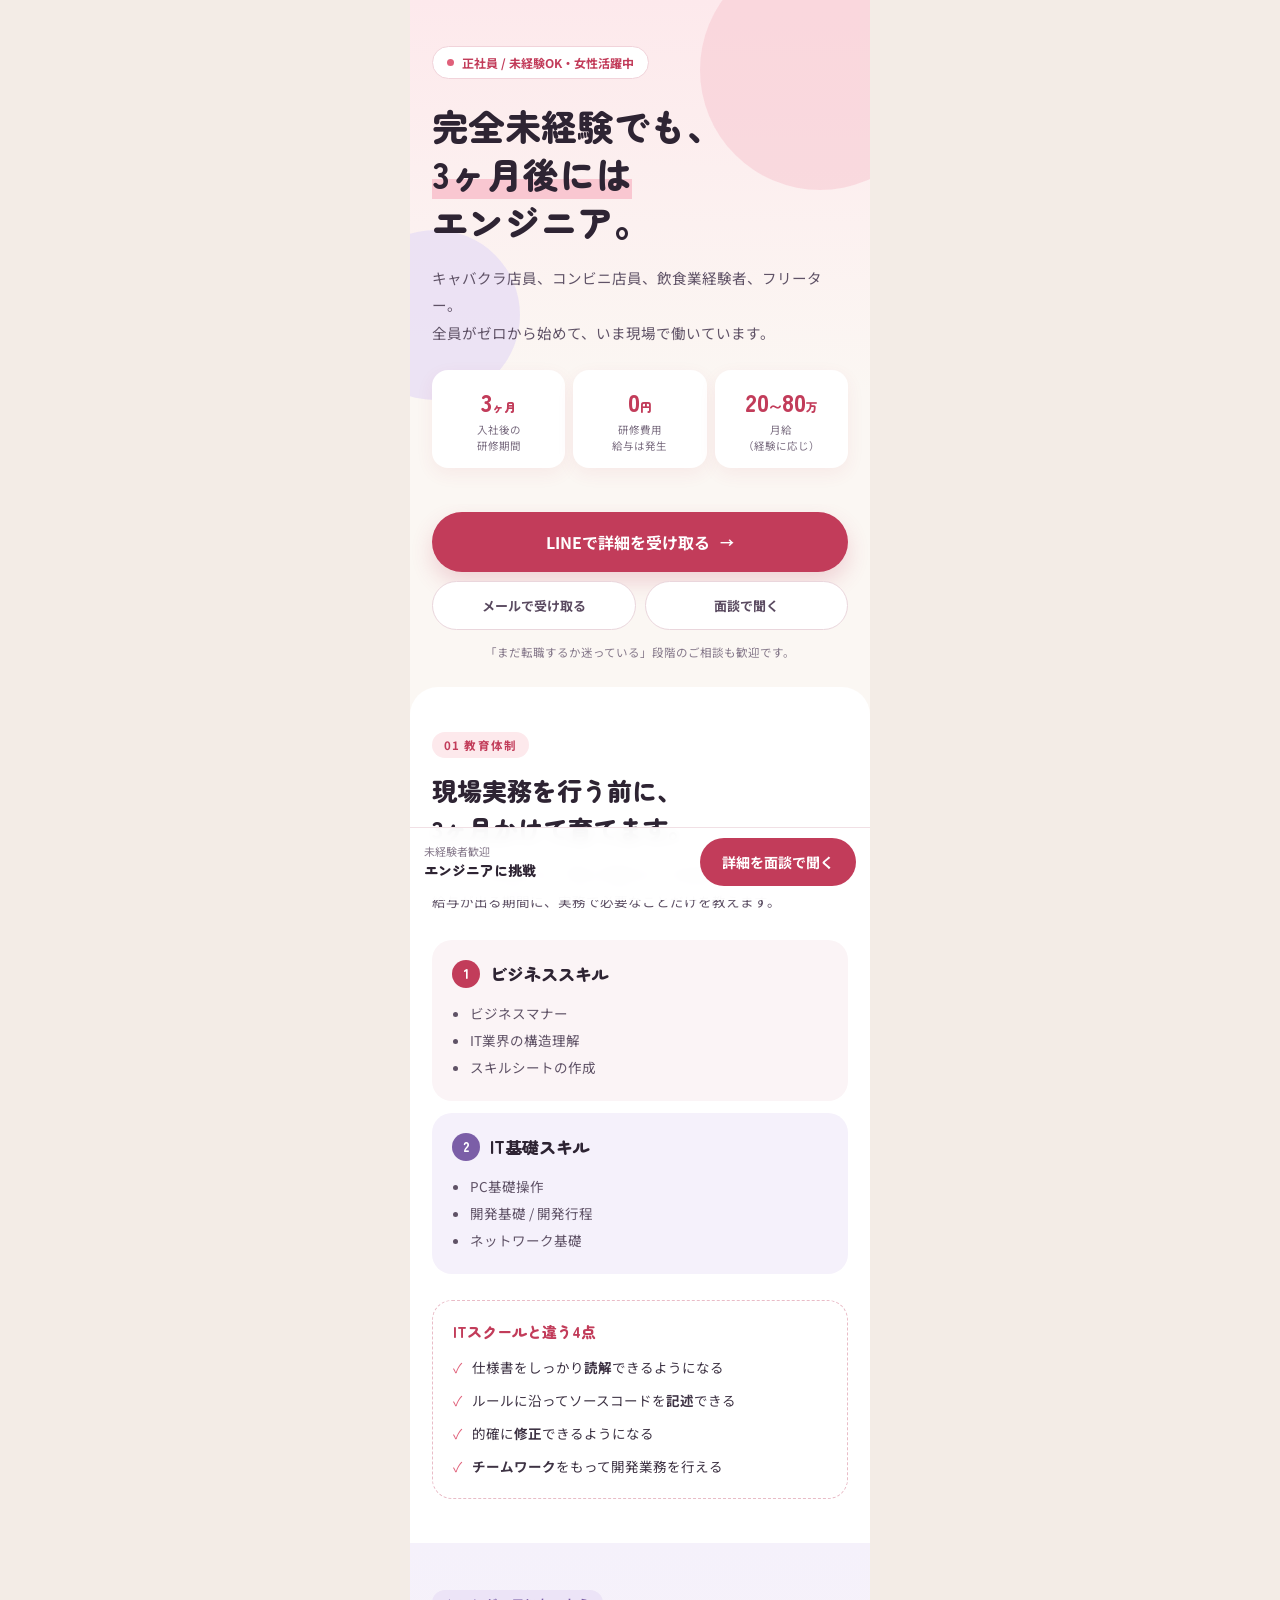
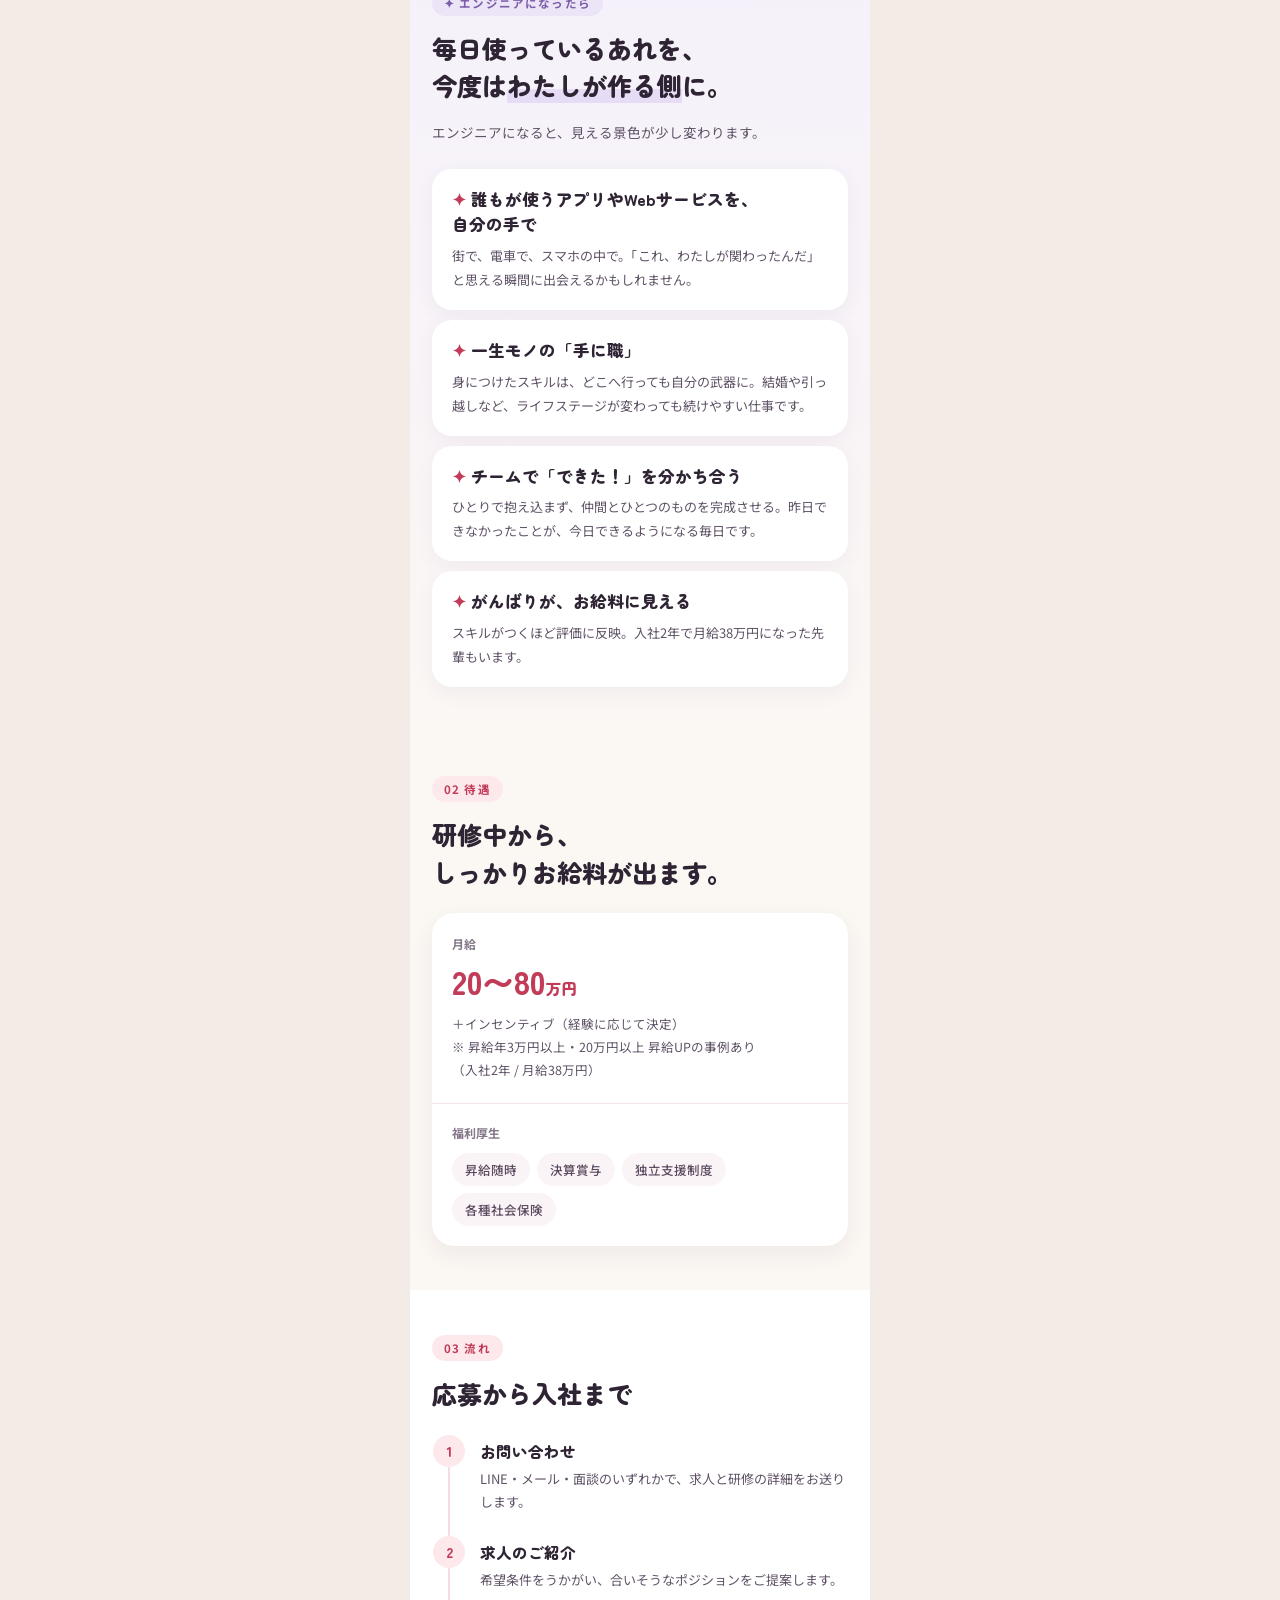
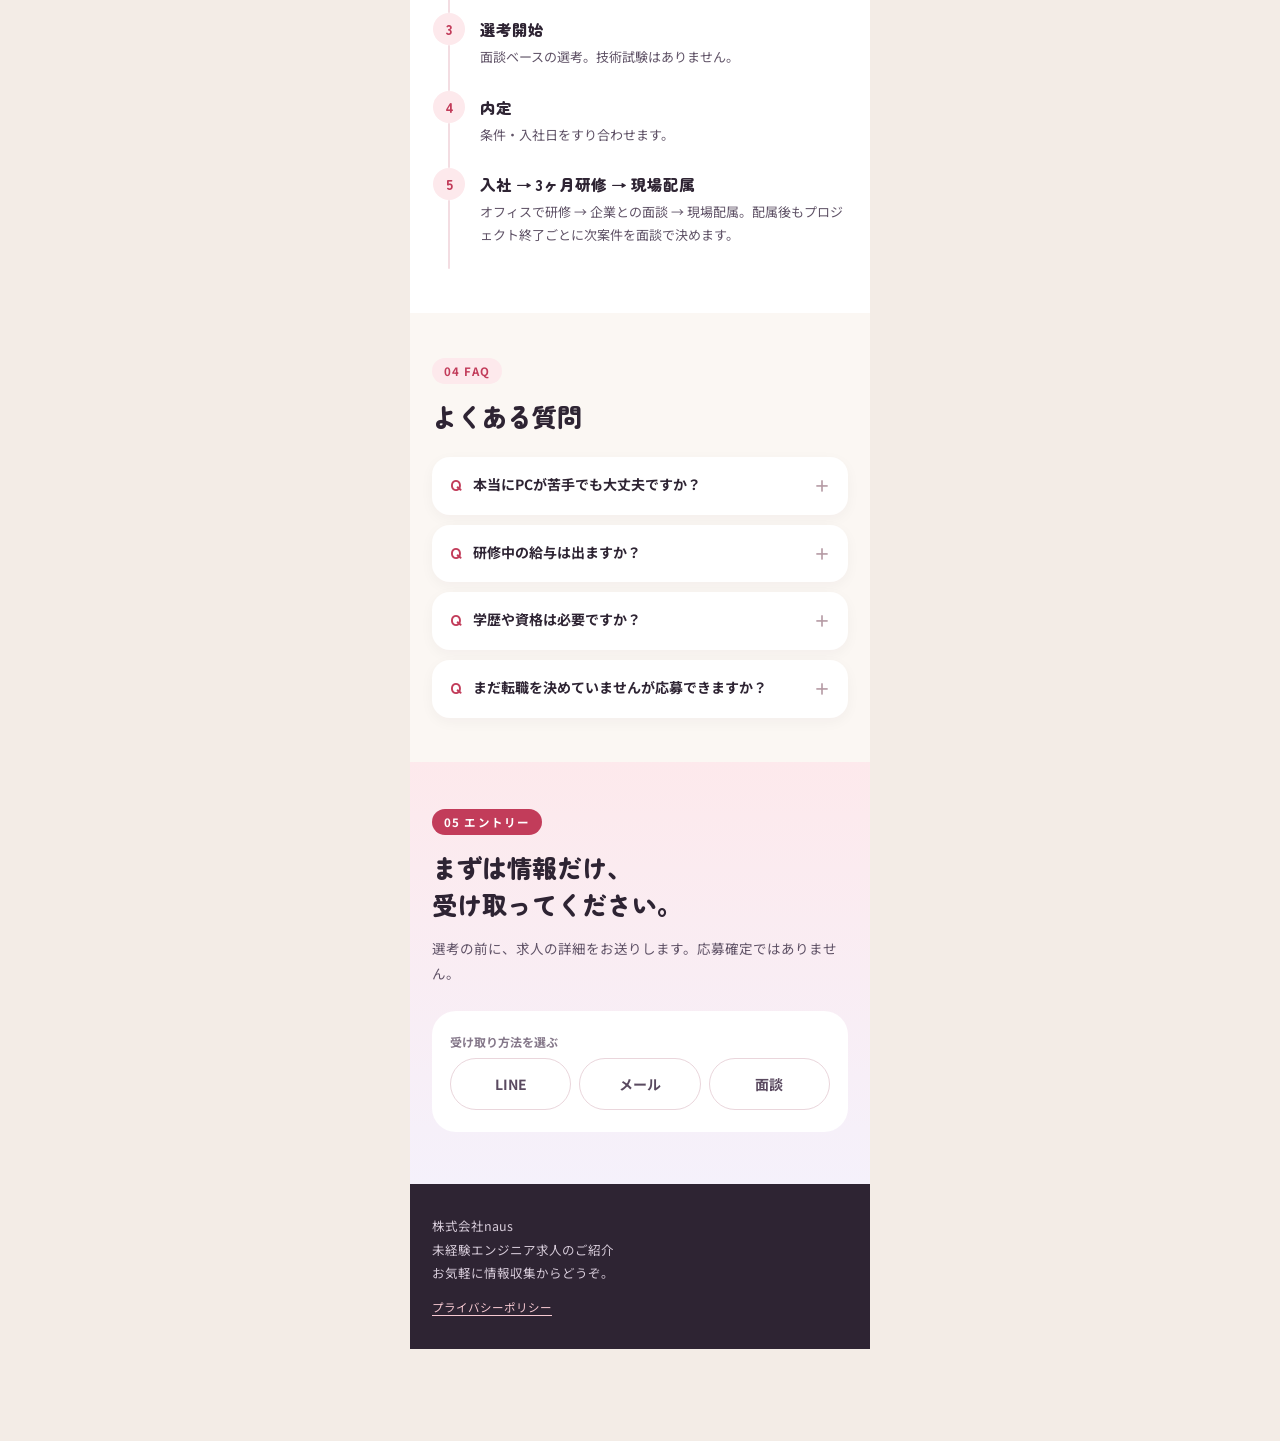
==== 2/index.html @ 71e9bb59 "chore: 女性向けLPの公開パスを /women/ から /2/ に変更 Co-Authored-By: Claude Opus 5.5 <noreply@anthropic.com>" ====
<!DOCTYPE html>
<html lang="ja">
<head>
<meta charset="utf-8" />
<!-- Google Tag Manager -->
<script>(function(w,d,s,l,i){w[l]=w[l]||[];w[l].push({'gtm.start':
new Date().getTime(),event:'gtm.js'});var f=d.getElementsByTagName(s)[0],
j=d.createElement(s),dl=l!='dataLayer'?'&l='+l:'';j.async=true;j.src=
'https://www.googletagmanager.com/gtm.js?id='+i+dl;f.parentNode.insertBefore(j,f);
})(window,document,'script','dataLayer','GTM-PGXVPQSF');</script>
<!-- End Google Tag Manager -->
<meta name="viewport" content="width=device-width, initial-scale=1" />
<title>女性向け 未経験エンジニア求人｜株式会社naus</title>
<link rel="preconnect" href="https://fonts.googleapis.com" />
<link rel="preconnect" href="https://fonts.gstatic.com" crossorigin="" />
<link href="https://fonts.googleapis.com/css2?family=Zen+Maru+Gothic:wght@500;700;900&family=Noto+Sans+JP:wght@400;500;700&display=swap" rel="stylesheet" />
<style>
  html, body { margin: 0; padding: 0; background: #f3ece6; }
  *, *::before, *::after { box-sizing: border-box; -webkit-tap-highlight-color: transparent; }
  a { color: #c23c5a; text-decoration: underline; text-underline-offset: 3px; }
  a:hover { color: #9e2a45; }
  input, button, textarea { font-family: inherit; }
  @keyframes floatBlob { 0%, 100% { transform: translate(0, 0) scale(1); } 50% { transform: translate(10px, -12px) scale(1.05); } }
  .inp:focus { border-color: #c23c5a; }
  [hidden] { display: none !important; }
</style>
</head>
<body>
<!-- Google Tag Manager (noscript) -->
<noscript><iframe src="https://www.googletagmanager.com/ns.html?id=GTM-PGXVPQSF"
height="0" width="0" style="display:none;visibility:hidden"></iframe></noscript>
<!-- End Google Tag Manager (noscript) -->
<div style="background: #f3ece6; color: #2e2433; font-family: 'Noto Sans JP', sans-serif; min-height: 100vh; display: flex; justify-content: center; padding: 0 0 92px;">
<div style="width: 100%; max-width: 460px; margin: 0 auto; position: relative; overflow: hidden; background: #fbf7f3;">

  <!-- ===== FV ===== -->
  <section style="position: relative; padding: 46px 22px 36px; overflow: hidden; background: linear-gradient(180deg, #fde9ec 0%, #fbf7f3 78%);">
    <div style="position: absolute; right: -70px; top: -50px; width: 240px; height: 240px; border-radius: 50%; background: #f7c9d2; opacity: 0.55; animation: floatBlob 9s ease-in-out infinite;"></div>
    <div style="position: absolute; left: -60px; top: 230px; width: 170px; height: 170px; border-radius: 50%; background: #e6dcf5; opacity: 0.7; animation: floatBlob 11s ease-in-out infinite;"></div>
    <div style="position: relative;">
      <div style="display: inline-flex; align-items: center; gap: 8px; background: #ffffff; border: 1px solid #f1d3da; padding: 7px 14px; border-radius: 999px; font-size: 12px; font-weight: 700; color: #c23c5a;">
        <span style="width: 7px; height: 7px; background: #e0607a; border-radius: 50%;"></span>
        正社員 / 未経験OK・女性活躍中
      </div>
      <h1 style="margin: 22px 0 0; font-family: 'Zen Maru Gothic', sans-serif; font-size: 36px; line-height: 1.34; font-weight: 900; letter-spacing: 0.01em; color: #2e2433;">
        完全未経験でも、<br />
        <span style="background: linear-gradient(transparent 62%, #f9c7d1 62%);">3ヶ月後には</span><br />エンジニア。
      </h1>
      <p style="margin: 18px 0 0; font-size: 14.5px; line-height: 1.9; color: #5f5266;">
        キャバクラ店員、コンビニ店員、飲食業経験者、フリーター。<br />
        全員がゼロから始めて、いま現場で働いています。
      </p>
      <div style="display: flex; gap: 8px; margin: 24px 0 0;">
        <div style="flex: 1; background: #ffffff; border-radius: 16px; padding: 14px 10px; text-align: center; box-shadow: 0 6px 18px #c23c5a12;">
          <div style="font-family: 'Zen Maru Gothic', sans-serif; font-size: 24px; font-weight: 900; color: #c23c5a;">3<span style="font-size: 12px;">ヶ月</span></div>
          <div style="font-size: 10.5px; color: #7a6d80; margin-top: 3px; line-height: 1.5;">入社後の<br />研修期間</div>
        </div>
        <div style="flex: 1; background: #ffffff; border-radius: 16px; padding: 14px 10px; text-align: center; box-shadow: 0 6px 18px #c23c5a12;">
          <div style="font-family: 'Zen Maru Gothic', sans-serif; font-size: 24px; font-weight: 900; color: #c23c5a;">0<span style="font-size: 12px;">円</span></div>
          <div style="font-size: 10.5px; color: #7a6d80; margin-top: 3px; line-height: 1.5;">研修費用<br />給与は発生</div>
        </div>
        <div style="flex: 1; background: #ffffff; border-radius: 16px; padding: 14px 10px; text-align: center; box-shadow: 0 6px 18px #c23c5a12;">
          <div style="font-family: 'Zen Maru Gothic', sans-serif; font-size: 24px; font-weight: 900; color: #c23c5a;">20<span style="font-size: 13px;">〜</span>80<span style="font-size: 12px;">万</span></div>
          <div style="font-size: 10.5px; color: #7a6d80; margin-top: 3px; line-height: 1.5;">月給<br />（経験に応じ）</div>
        </div>
      </div>
    </div>
  </section>

  <!-- ===== CTA ===== -->
  <div style="display: grid; gap: 9px; padding: 8px 22px 26px;">
    <button type="button" data-open-line style="display: flex; align-items: center; justify-content: center; gap: 10px; width: 100%; border: 0; background: #c23c5a; color: #ffffff; font-weight: 700; font-size: 16px; padding: 18px 18px; border-radius: 999px; cursor: pointer; box-shadow: 0 10px 22px #c23c5a33;">
      <span>LINEで詳細を受け取る</span>
      <span style="font-size: 14px;">→</span>
    </button>
    <div style="display: flex; gap: 9px;">
      <a href="#form" style="flex: 1; display: flex; align-items: center; justify-content: center; background: #ffffff; border: 1px solid #ead6dc; color: #5a4a60; font-weight: 700; font-size: 13px; padding: 14px 10px; border-radius: 999px; text-decoration: none;">メールで受け取る</a>
      <a href="https://calendar.app.google/Rr2nUXfh1zLo9ssD9" target="_blank" rel="noopener" style="flex: 1; display: flex; align-items: center; justify-content: center; background: #ffffff; border: 1px solid #ead6dc; color: #5a4a60; font-weight: 700; font-size: 13px; padding: 14px 10px; border-radius: 999px; text-decoration: none;">面談で聞く</a>
    </div>
    <p style="margin: 4px 0 0; font-size: 11.5px; color: #85788a; line-height: 1.6; text-align: center;">「まだ転職するか迷っている」段階のご相談も歓迎です。</p>
  </div>

  <!-- ===== 01 教育体制 ===== -->
  <section style="padding: 44px 22px 44px; background: #ffffff; border-radius: 28px 28px 0 0;">
    <div style="display: inline-block; font-size: 11.5px; font-weight: 700; letter-spacing: 0.1em; color: #c23c5a; background: #fde9ec; padding: 5px 12px; border-radius: 999px;">01 教育体制</div>
    <h2 style="margin: 14px 0 0; font-family: 'Zen Maru Gothic', sans-serif; font-size: 25px; line-height: 1.5; font-weight: 900;">現場実務を行う前に、<br />3ヶ月かけて育てます。</h2>
    <p style="margin: 14px 0 0; font-size: 13.5px; line-height: 1.95; color: #5f5266;">ITスクールのように「学んで終わり」ではありません。入社後の給与が出る期間に、実務で必要なことだけを教えます。</p>

    <div style="display: grid; gap: 12px; margin: 26px 0 0;">
      <div style="background: #fbf4f6; border-radius: 20px; padding: 20px;">
        <div style="display: flex; align-items: center; gap: 10px;">
          <span style="width: 28px; height: 28px; border-radius: 50%; background: #c23c5a; color: #fff; display: flex; align-items: center; justify-content: center; font-family: 'Zen Maru Gothic', sans-serif; font-size: 13px; font-weight: 900;">1</span>
          <h3 style="margin: 0; font-family: 'Zen Maru Gothic', sans-serif; font-size: 17px; font-weight: 900;">ビジネススキル</h3>
        </div>
        <ul style="margin: 12px 0 0; padding: 0 0 0 18px; font-size: 13.5px; line-height: 2; color: #5f5266;">
          <li>ビジネスマナー</li>
          <li>IT業界の構造理解</li>
          <li>スキルシートの作成</li>
        </ul>
      </div>
      <div style="background: #f5f1fb; border-radius: 20px; padding: 20px;">
        <div style="display: flex; align-items: center; gap: 10px;">
          <span style="width: 28px; height: 28px; border-radius: 50%; background: #7b5ea7; color: #fff; display: flex; align-items: center; justify-content: center; font-family: 'Zen Maru Gothic', sans-serif; font-size: 13px; font-weight: 900;">2</span>
          <h3 style="margin: 0; font-family: 'Zen Maru Gothic', sans-serif; font-size: 17px; font-weight: 900;">IT基礎スキル</h3>
        </div>
        <ul style="margin: 12px 0 0; padding: 0 0 0 18px; font-size: 13.5px; line-height: 2; color: #5f5266;">
          <li>PC基礎操作</li>
          <li>開発基礎 / 開発行程</li>
          <li>ネットワーク基礎</li>
        </ul>
      </div>
    </div>

    <div style="margin: 26px 0 0; border: 1.5px dashed #e9bcc7; border-radius: 20px; padding: 20px;">
      <div style="font-family: 'Zen Maru Gothic', sans-serif; font-size: 15px; font-weight: 900; color: #c23c5a;">ITスクールと違う4点</div>
      <div style="display: grid; gap: 10px; margin: 14px 0 0;">
        <div style="display: flex; gap: 10px; font-size: 13.5px; line-height: 1.7; color: #3d3243;"><span style="color: #e0607a; flex: none;">✓</span><span>仕様書をしっかり<strong>読解</strong>できるようになる</span></div>
        <div style="display: flex; gap: 10px; font-size: 13.5px; line-height: 1.7; color: #3d3243;"><span style="color: #e0607a; flex: none;">✓</span><span>ルールに沿ってソースコードを<strong>記述</strong>できる</span></div>
        <div style="display: flex; gap: 10px; font-size: 13.5px; line-height: 1.7; color: #3d3243;"><span style="color: #e0607a; flex: none;">✓</span><span>的確に<strong>修正</strong>できるようになる</span></div>
        <div style="display: flex; gap: 10px; font-size: 13.5px; line-height: 1.7; color: #3d3243;"><span style="color: #e0607a; flex: none;">✓</span><span><strong>チームワーク</strong>をもって開発業務を行える</span></div>
      </div>
    </div>
  </section>

  <!-- ===== エンジニアになったら ===== -->
  <section style="padding: 46px 22px 44px; background: linear-gradient(180deg, #f5f1fb 0%, #fbf7f3 100%);">
    <div style="display: inline-block; font-size: 11.5px; font-weight: 700; letter-spacing: 0.1em; color: #7b5ea7; background: #ece4f7; padding: 5px 12px; border-radius: 999px;">✦ エンジニアになったら</div>
    <h2 style="margin: 14px 0 0; font-family: 'Zen Maru Gothic', sans-serif; font-size: 25px; line-height: 1.5; font-weight: 900;">毎日使っているあれを、<br />今度は<span style="background: linear-gradient(transparent 62%, #e6dcf5 62%);">わたしが作る側</span>に。</h2>
    <p style="margin: 14px 0 0; font-size: 13.5px; line-height: 1.95; color: #5f5266;">エンジニアになると、見える景色が少し変わります。</p>

    <div style="display: grid; gap: 10px; margin: 24px 0 0;">
      <div style="background: #ffffff; border-radius: 20px; padding: 18px 18px 18px 20px; box-shadow: 0 6px 18px #7b5ea712;">
        <div style="font-family: 'Zen Maru Gothic', sans-serif; font-size: 16.5px; font-weight: 900; line-height: 1.55;"><span style="color: #c23c5a;">✦</span> 誰もが使うアプリやWebサービスを、<br />自分の手で</div>
        <div style="margin: 6px 0 0; font-size: 13px; line-height: 1.85; color: #5f5266;">街で、電車で、スマホの中で。「これ、わたしが関わったんだ」と思える瞬間に出会えるかもしれません。</div>
      </div>
      <div style="background: #ffffff; border-radius: 20px; padding: 18px 18px 18px 20px; box-shadow: 0 6px 18px #7b5ea712;">
        <div style="font-family: 'Zen Maru Gothic', sans-serif; font-size: 16.5px; font-weight: 900; line-height: 1.55;"><span style="color: #c23c5a;">✦</span> 一生モノの「手に職」</div>
        <div style="margin: 6px 0 0; font-size: 13px; line-height: 1.85; color: #5f5266;">身につけたスキルは、どこへ行っても自分の武器に。結婚や引っ越しなど、ライフステージが変わっても続けやすい仕事です。</div>
      </div>
      <div style="background: #ffffff; border-radius: 20px; padding: 18px 18px 18px 20px; box-shadow: 0 6px 18px #7b5ea712;">
        <div style="font-family: 'Zen Maru Gothic', sans-serif; font-size: 16.5px; font-weight: 900; line-height: 1.55;"><span style="color: #c23c5a;">✦</span> チームで「できた！」を分かち合う</div>
        <div style="margin: 6px 0 0; font-size: 13px; line-height: 1.85; color: #5f5266;">ひとりで抱え込まず、仲間とひとつのものを完成させる。昨日できなかったことが、今日できるようになる毎日です。</div>
      </div>
      <div style="background: #ffffff; border-radius: 20px; padding: 18px 18px 18px 20px; box-shadow: 0 6px 18px #7b5ea712;">
        <div style="font-family: 'Zen Maru Gothic', sans-serif; font-size: 16.5px; font-weight: 900; line-height: 1.55;"><span style="color: #c23c5a;">✦</span> がんばりが、お給料に見える</div>
        <div style="margin: 6px 0 0; font-size: 13px; line-height: 1.85; color: #5f5266;">スキルがつくほど評価に反映。入社2年で月給38万円になった先輩もいます。</div>
      </div>
    </div>
  </section>

  <!-- ===== 02 待遇 ===== -->
  <section style="padding: 44px 22px; background: #fbf7f3;">
    <div style="display: inline-block; font-size: 11.5px; font-weight: 700; letter-spacing: 0.1em; color: #c23c5a; background: #fde9ec; padding: 5px 12px; border-radius: 999px;">02 待遇</div>
    <h2 style="margin: 14px 0 22px; font-family: 'Zen Maru Gothic', sans-serif; font-size: 25px; line-height: 1.5; font-weight: 900;">研修中から、<br />しっかりお給料が出ます。</h2>
    <div style="background: #ffffff; border-radius: 22px; box-shadow: 0 8px 24px #2e243310; overflow: hidden;">
      <div style="padding: 22px 20px; border-bottom: 1px solid #f1e6e9;">
        <div style="font-size: 12px; font-weight: 700; color: #85788a;">月給</div>
        <div style="margin: 6px 0 0; font-family: 'Zen Maru Gothic', sans-serif; font-size: 32px; font-weight: 900; color: #c23c5a;">20〜80<span style="font-size: 16px;">万円</span></div>
        <div style="margin: 8px 0 0; font-size: 12.5px; line-height: 1.85; color: #5f5266;">＋インセンティブ（経験に応じて決定）<br />※ 昇給年3万円以上・20万円以上 昇給UPの事例あり<br />（入社2年 / 月給38万円）</div>
      </div>
      <div style="padding: 20px;">
        <div style="font-size: 12px; font-weight: 700; color: #85788a;">福利厚生</div>
        <div style="display: flex; flex-wrap: wrap; gap: 7px; margin: 12px 0 0;">
          <span style="background: #fbf4f6; font-size: 12.5px; font-weight: 500; padding: 7px 13px; border-radius: 999px; color: #5a4a60;">昇給随時</span>
          <span style="background: #fbf4f6; font-size: 12.5px; font-weight: 500; padding: 7px 13px; border-radius: 999px; color: #5a4a60;">決算賞与</span>
          <span style="background: #fbf4f6; font-size: 12.5px; font-weight: 500; padding: 7px 13px; border-radius: 999px; color: #5a4a60;">独立支援制度</span>
          <span style="background: #fbf4f6; font-size: 12.5px; font-weight: 500; padding: 7px 13px; border-radius: 999px; color: #5a4a60;">各種社会保険</span>
        </div>
      </div>
    </div>
  </section>

  <!-- ===== 03 流れ ===== -->
  <section style="padding: 44px 22px; background: #ffffff;">
    <div style="display: inline-block; font-size: 11.5px; font-weight: 700; letter-spacing: 0.1em; color: #c23c5a; background: #fde9ec; padding: 5px 12px; border-radius: 999px;">03 流れ</div>
    <h2 style="margin: 14px 0 22px; font-family: 'Zen Maru Gothic', sans-serif; font-size: 25px; line-height: 1.5; font-weight: 900;">応募から入社まで</h2>
    <div style="display: grid; gap: 0;">
      <div style="display: flex; gap: 14px;">
        <div style="flex: none; width: 34px; display: flex; flex-direction: column; align-items: center;">
          <div style="width: 32px; height: 32px; border-radius: 50%; background: #fde9ec; display: flex; align-items: center; justify-content: center; font-family: 'Zen Maru Gothic', sans-serif; font-size: 14px; font-weight: 900; color: #c23c5a;">1</div>
          <div style="flex: 1; width: 2px; background: #f3dde2; min-height: 18px; border-radius: 2px;"></div>
        </div>
        <div style="padding: 5px 0 22px;">
          <div style="font-family: 'Zen Maru Gothic', sans-serif; font-size: 15.5px; font-weight: 900;">お問い合わせ</div>
          <div style="margin: 5px 0 0; font-size: 13px; line-height: 1.8; color: #5f5266;">LINE・メール・面談のいずれかで、求人と研修の詳細をお送りします。</div>
        </div>
      </div>
      <div style="display: flex; gap: 14px;">
        <div style="flex: none; width: 34px; display: flex; flex-direction: column; align-items: center;">
          <div style="width: 32px; height: 32px; border-radius: 50%; background: #fde9ec; display: flex; align-items: center; justify-content: center; font-family: 'Zen Maru Gothic', sans-serif; font-size: 14px; font-weight: 900; color: #c23c5a;">2</div>
          <div style="flex: 1; width: 2px; background: #f3dde2; min-height: 18px; border-radius: 2px;"></div>
        </div>
        <div style="padding: 5px 0 22px;">
          <div style="font-family: 'Zen Maru Gothic', sans-serif; font-size: 15.5px; font-weight: 900;">求人のご紹介</div>
          <div style="margin: 5px 0 0; font-size: 13px; line-height: 1.8; color: #5f5266;">希望条件をうかがい、合いそうなポジションをご提案します。</div>
        </div>
      </div>
      <div style="display: flex; gap: 14px;">
        <div style="flex: none; width: 34px; display: flex; flex-direction: column; align-items: center;">
          <div style="width: 32px; height: 32px; border-radius: 50%; background: #fde9ec; display: flex; align-items: center; justify-content: center; font-family: 'Zen Maru Gothic', sans-serif; font-size: 14px; font-weight: 900; color: #c23c5a;">3</div>
          <div style="flex: 1; width: 2px; background: #f3dde2; min-height: 18px; border-radius: 2px;"></div>
        </div>
        <div style="padding: 5px 0 22px;">
          <div style="font-family: 'Zen Maru Gothic', sans-serif; font-size: 15.5px; font-weight: 900;">選考開始</div>
          <div style="margin: 5px 0 0; font-size: 13px; line-height: 1.8; color: #5f5266;">面談ベースの選考。技術試験はありません。</div>
        </div>
      </div>
      <div style="display: flex; gap: 14px;">
        <div style="flex: none; width: 34px; display: flex; flex-direction: column; align-items: center;">
          <div style="width: 32px; height: 32px; border-radius: 50%; background: #fde9ec; display: flex; align-items: center; justify-content: center; font-family: 'Zen Maru Gothic', sans-serif; font-size: 14px; font-weight: 900; color: #c23c5a;">4</div>
          <div style="flex: 1; width: 2px; background: #f3dde2; min-height: 18px; border-radius: 2px;"></div>
        </div>
        <div style="padding: 5px 0 22px;">
          <div style="font-family: 'Zen Maru Gothic', sans-serif; font-size: 15.5px; font-weight: 900;">内定</div>
          <div style="margin: 5px 0 0; font-size: 13px; line-height: 1.8; color: #5f5266;">条件・入社日をすり合わせます。</div>
        </div>
      </div>
      <div style="display: flex; gap: 14px;">
        <div style="flex: none; width: 34px; display: flex; flex-direction: column; align-items: center;">
          <div style="width: 32px; height: 32px; border-radius: 50%; background: #fde9ec; display: flex; align-items: center; justify-content: center; font-family: 'Zen Maru Gothic', sans-serif; font-size: 14px; font-weight: 900; color: #c23c5a;">5</div>
          <div style="flex: 1; width: 2px; background: #f3dde2; min-height: 18px; border-radius: 2px;"></div>
        </div>
        <div style="padding: 5px 0 22px;">
          <div style="font-family: 'Zen Maru Gothic', sans-serif; font-size: 15.5px; font-weight: 900;">入社 → 3ヶ月研修 → 現場配属</div>
          <div style="margin: 5px 0 0; font-size: 13px; line-height: 1.8; color: #5f5266;">オフィスで研修 → 企業との面談 → 現場配属。配属後もプロジェクト終了ごとに次案件を面談で決めます。</div>
        </div>
      </div>
    </div>
  </section>

  <!-- ===== 04 FAQ ===== -->
  <section style="padding: 44px 22px; background: #fbf7f3;">
    <div style="display: inline-block; font-size: 11.5px; font-weight: 700; letter-spacing: 0.1em; color: #c23c5a; background: #fde9ec; padding: 5px 12px; border-radius: 999px;">04 FAQ</div>
    <h2 style="margin: 14px 0 22px; font-family: 'Zen Maru Gothic', sans-serif; font-size: 25px; line-height: 1.5; font-weight: 900;">よくある質問</h2>
    <div style="display: grid; gap: 10px;">
      <div style="background: #ffffff; border-radius: 18px; box-shadow: 0 4px 14px #2e24330a;">
        <button type="button" data-faq-toggle aria-expanded="false" style="width: 100%; display: flex; gap: 12px; align-items: flex-start; text-align: left; background: none; border: 0; padding: 16px 18px; color: #2e2433; font-size: 14px; font-weight: 700; line-height: 1.6; cursor: pointer;">
          <span style="font-family: 'Zen Maru Gothic', sans-serif; color: #c23c5a; font-size: 15px; font-weight: 900; flex: none;">Q</span>
          <span style="flex: 1;">本当にPCが苦手でも大丈夫ですか？</span>
          <span data-faq-mark style="color: #b59aa4; flex: none; font-size: 16px;">＋</span>
        </button>
        <div data-faq-body hidden style="margin: 0 18px 18px 44px; padding: 14px 0 0; border-top: 1px solid #f3e7ea; font-size: 13.5px; line-height: 1.9; color: #5f5266;">大丈夫です。研修はPCの基本操作から始めます。前職がキャバクラ店員・コンビニ店員・飲食業経験者など、業務でPCを使っていなかった方の採用実績が多数あります。</div>
      </div>
      <div style="background: #ffffff; border-radius: 18px; box-shadow: 0 4px 14px #2e24330a;">
        <button type="button" data-faq-toggle aria-expanded="false" style="width: 100%; display: flex; gap: 12px; align-items: flex-start; text-align: left; background: none; border: 0; padding: 16px 18px; color: #2e2433; font-size: 14px; font-weight: 700; line-height: 1.6; cursor: pointer;">
          <span style="font-family: 'Zen Maru Gothic', sans-serif; color: #c23c5a; font-size: 15px; font-weight: 900; flex: none;">Q</span>
          <span style="flex: 1;">研修中の給与は出ますか？</span>
          <span data-faq-mark style="color: #b59aa4; flex: none; font-size: 16px;">＋</span>
        </button>
        <div data-faq-body hidden style="margin: 0 18px 18px 44px; padding: 14px 0 0; border-top: 1px solid #f3e7ea; font-size: 13.5px; line-height: 1.9; color: #5f5266;">出ます。入社後の3ヶ月間の研修も勤務扱いです。研修費用のご負担もありません。</div>
      </div>
      <div style="background: #ffffff; border-radius: 18px; box-shadow: 0 4px 14px #2e24330a;">
        <button type="button" data-faq-toggle aria-expanded="false" style="width: 100%; display: flex; gap: 12px; align-items: flex-start; text-align: left; background: none; border: 0; padding: 16px 18px; color: #2e2433; font-size: 14px; font-weight: 700; line-height: 1.6; cursor: pointer;">
          <span style="font-family: 'Zen Maru Gothic', sans-serif; color: #c23c5a; font-size: 15px; font-weight: 900; flex: none;">Q</span>
          <span style="flex: 1;">学歴や資格は必要ですか？</span>
          <span data-faq-mark style="color: #b59aa4; flex: none; font-size: 16px;">＋</span>
        </button>
        <div data-faq-body hidden style="margin: 0 18px 18px 44px; padding: 14px 0 0; border-top: 1px solid #f3e7ea; font-size: 13.5px; line-height: 1.9; color: #5f5266;">必要ありません。必須スキルも設けていません。「モノ創りをしたい」「稼ぎたい」「安定した職に就きたい」という意思を重視します。</div>
      </div>
      <div style="background: #ffffff; border-radius: 18px; box-shadow: 0 4px 14px #2e24330a;">
        <button type="button" data-faq-toggle aria-expanded="false" style="width: 100%; display: flex; gap: 12px; align-items: flex-start; text-align: left; background: none; border: 0; padding: 16px 18px; color: #2e2433; font-size: 14px; font-weight: 700; line-height: 1.6; cursor: pointer;">
          <span style="font-family: 'Zen Maru Gothic', sans-serif; color: #c23c5a; font-size: 15px; font-weight: 900; flex: none;">Q</span>
          <span style="flex: 1;">まだ転職を決めていませんが応募できますか？</span>
          <span data-faq-mark style="color: #b59aa4; flex: none; font-size: 16px;">＋</span>
        </button>
        <div data-faq-body hidden style="margin: 0 18px 18px 44px; padding: 14px 0 0; border-top: 1px solid #f3e7ea; font-size: 13.5px; line-height: 1.9; color: #5f5266;">はい。情報収集だけの段階でも歓迎です。LINE・メールで資料をお送りするだけの対応も可能です。</div>
      </div>
    </div>
  </section>

  <!-- ===== 05 エントリー ===== -->
  <section id="form" style="padding: 46px 22px 52px; background: linear-gradient(180deg, #fde9ec 0%, #f5f1fb 100%);">
    <div style="display: inline-block; font-size: 11.5px; font-weight: 700; letter-spacing: 0.1em; color: #ffffff; background: #c23c5a; padding: 5px 12px; border-radius: 999px;">05 エントリー</div>
    <h2 style="margin: 14px 0 0; font-family: 'Zen Maru Gothic', sans-serif; font-size: 25px; line-height: 1.5; font-weight: 900;">まずは情報だけ、<br />受け取ってください。</h2>
    <p style="margin: 12px 0 24px; font-size: 13.5px; line-height: 1.9; color: #5f5266;">選考の前に、求人の詳細をお送りします。応募確定ではありません。</p>

    <div id="entry-sent" hidden style="background: #ffffff; border-radius: 22px; padding: 28px 20px; text-align: center;">
      <div style="font-family: 'Zen Maru Gothic', sans-serif; font-size: 19px; font-weight: 900; color: #c23c5a;">送信しました</div>
      <p style="margin: 10px 0 0; font-size: 13px; line-height: 1.8; color: #5f5266;">担当より1営業日以内にご連絡します。<br />最後までお読みいただきありがとうございました。</p>
    </div>

    <div id="entry-choose" style="display: grid; gap: 16px; background: #ffffff; border-radius: 24px; padding: 22px 18px;">
      <div>
        <label style="display: block; font-size: 12px; font-weight: 700; color: #85788a; margin-bottom: 8px;">受け取り方法を選ぶ</label>
        <div style="display: flex; gap: 8px;">
          <button type="button" data-open-line style="flex: 1; border: 1px solid #ead6dc; background: #ffffff; color: #5a4a60; font-size: 14px; font-weight: 700; padding: 15px 0; border-radius: 999px; cursor: pointer;">LINE</button>
          <button type="button" id="pick-mail" style="flex:1;padding:15px 0;border:1px solid #ead6dc;background:#ffffff;color:#5a4a60;font-size:14px;font-weight:700;border-radius:999px;cursor:pointer;">メール</button>
          <a href="https://calendar.app.google/Rr2nUXfh1zLo9ssD9" target="_blank" rel="noopener" style="flex: 1; display: flex; align-items: center; justify-content: center; border: 1px solid #ead6dc; background: #ffffff; color: #5a4a60; font-size: 14px; font-weight: 700; padding: 15px 0; border-radius: 999px; text-decoration: none;">面談</a>
        </div>
      </div>
      <form id="mail-form" name="recruit-entry" method="POST" data-netlify="true" data-netlify-honeypot="bot-field" hidden style="display: grid; gap: 16px;">
        <input type="hidden" name="form-name" value="recruit-entry" />
        <input type="hidden" name="lp" value="women" />
        <div hidden><label>bot-field <input name="bot-field" /></label></div>
        <div>
          <label for="entry-name" style="display: block; font-size: 12px; font-weight: 700; color: #85788a; margin-bottom: 8px;">氏名</label>
          <input class="inp" id="entry-name" name="name" type="text" required placeholder="山田 花子" style="width: 100%; background: #fbf7f3; border: 1px solid #ead6dc; color: #2e2433; font-size: 15px; padding: 14px 16px; border-radius: 14px; outline: none;" />
        </div>
        <div>
          <label for="entry-email" style="display: block; font-size: 12px; font-weight: 700; color: #85788a; margin-bottom: 8px;">メールアドレス</label>
          <input class="inp" id="entry-email" name="email" type="email" required placeholder="you@example.com" style="width: 100%; background: #fbf7f3; border: 1px solid #ead6dc; color: #2e2433; font-size: 15px; padding: 14px 16px; border-radius: 14px; outline: none;" />
        </div>
        <input type="hidden" name="consent" value="同意する" />
        <button type="button" id="agree-toggle" role="checkbox" aria-checked="false" style="display: flex; gap: 10px; align-items: center; background: none; border: 0; padding: 0; cursor: pointer; text-align: left;">
          <span id="agree-box" style="flex:none;width:22px;height:22px;display:flex;align-items:center;justify-content:center;border:1.5px solid #d9c3ca;background:#ffffff;color:#ffffff;font-size:13px;font-weight:700;border-radius:7px;"></span>
          <span style="font-size: 12.5px; color: #5f5266; line-height: 1.6;"><a href="https://www.naus.co.jp/2" target="_blank" rel="noopener">プライバシーポリシー</a>に同意する</span>
        </button>
        <button type="submit" id="mail-submit" disabled style="width:100%;padding:17px 0;border:0;border-radius:999px;font-size:15.5px;font-weight:700;cursor:not-allowed;background:#eee4e7;color:#a3949a;">メールで詳細を受け取る</button>
        <p id="mail-error" hidden style="margin: 0; font-size: 12.5px; line-height: 1.7; color: #c23c5a;">送信できませんでした。通信環境をご確認のうえ、もう一度お試しください。</p>
      </form>
    </div>
  </section>

  <!-- ===== フッター ===== -->
  <footer style="padding: 30px 22px 34px; background: #2e2433;">
    <div style="font-size: 12.5px; line-height: 1.9; color: #d6cbd9;">株式会社naus<br />未経験エンジニア求人のご紹介<br />お気軽に情報収集からどうぞ。</div>
    <div style="display: flex; gap: 14px; margin: 14px 0 0; font-size: 11.5px;"><a href="https://www.naus.co.jp/2" target="_blank" rel="noopener" style="color: #f7c9d2;">プライバシーポリシー</a></div>
  </footer>


  <!-- ===== LINEモーダル ===== -->
  <div id="line-modal" hidden role="dialog" aria-modal="true" aria-label="LINEで受け取る" style="position: fixed; inset: 0; z-index: 100; background: #2e243366; backdrop-filter: blur(4px); -webkit-backdrop-filter: blur(4px); display: flex; align-items: flex-end; justify-content: center;">
    <div style="width: 100%; max-width: 460px; margin: 0 auto; background: #ffffff; border-radius: 26px 26px 0 0; padding: 24px 22px 30px;">
      <div style="display: flex; align-items: center; gap: 10px;">
        <div style="font-size: 12px; font-weight: 700; color: #c23c5a;">LINEで受け取る</div>
        <button type="button" data-close-line aria-label="閉じる" style="margin-left: auto; background: #fbf4f6; border: 0; color: #85788a; width: 32px; height: 32px; border-radius: 50%; cursor: pointer; font-size: 14px;">✕</button>
      </div>
      <h3 style="margin: 14px 0 0; font-family: 'Zen Maru Gothic', sans-serif; font-size: 20px; font-weight: 900; line-height: 1.55;">友だち追加後、<br /><span style="color: #c23c5a;">「求人を見た」</span>と送信してください。</h3>
      <p style="margin: 10px 0 0; font-size: 13px; line-height: 1.85; color: #5f5266;">このメッセージが担当への合図になります。送信いただき次第、求人の詳細をお送りします。</p>
      <div style="display: flex; gap: 8px; align-items: center; margin: 18px 0 0; background: #fbf4f6; border-radius: 14px; padding: 12px 14px;">
        <span style="flex: 1; font-size: 15px; font-weight: 700; color: #2e2433;">求人を見た</span>
        <button type="button" id="copy-phrase" style="flex: none; border: 1px solid #ead6dc; background: #ffffff; color: #5a4a60; font-size: 12px; font-weight: 700; padding: 8px 14px; border-radius: 999px; cursor: pointer;">コピー</button>
      </div>
      <a href="https://line.me/R/oaMessage/%40062pxuij/?%E6%B1%82%E4%BA%BA%E3%82%92%E8%A6%8B%E3%81%9F" target="_blank" rel="noopener" data-close-line style="display: flex; align-items: center; justify-content: center; gap: 8px; margin: 14px 0 0; background: #c23c5a; color: #ffffff; font-weight: 700; font-size: 16px; padding: 17px 0; border-radius: 999px; text-decoration: none;">LINEを開く</a>
      <p style="margin: 12px 0 0; font-size: 11px; line-height: 1.7; color: #85788a; text-align: center;">LINEアプリが開きます / 24時間受付</p>
    </div>
  </div>

  <!-- ===== 下部固定CTA ===== -->
  <div style="position: fixed; bottom: 0; left: 0; right: 0; z-index: 50; display: flex; justify-content: center; pointer-events: none;">
    <div style="width: 100%; max-width: 460px; margin: 0 auto; padding: 10px 14px 14px; background: #fffffff0; border-top: 1px solid #f1e0e5; backdrop-filter: blur(8px); -webkit-backdrop-filter: blur(8px); pointer-events: auto; display: flex; gap: 8px; align-items: center;">
      <div style="flex: 1; min-width: 0;">
        <div style="font-size: 11px; color: #85788a; line-height: 1.4;">未経験者歓迎</div>
        <div style="font-family: 'Zen Maru Gothic', sans-serif; font-size: 14px; font-weight: 900; color: #2e2433;">エンジニアに挑戦</div>
      </div>
      <a href="https://calendar.app.google/Rr2nUXfh1zLo9ssD9" target="_blank" rel="noopener" style="flex: none; background: #c23c5a; color: #ffffff; font-weight: 700; font-size: 14px; padding: 14px 22px; border-radius: 999px; text-decoration: none;">詳細を面談で聞く</a>
    </div>
  </div>

</div>
</div>

<script>
(function () {
  var $ = function (id) { return document.getElementById(id); };

  /* FAQ */
  Array.prototype.forEach.call(document.querySelectorAll('[data-faq-toggle]'), function (btn) {
    btn.addEventListener('click', function () {
      var item = btn.parentNode;
      var body = item.querySelector('[data-faq-body]');
      var mark = btn.querySelector('[data-faq-mark]');
      var willOpen = body.hidden;
      body.hidden = !willOpen;
      mark.textContent = willOpen ? '−' : '＋';
      btn.setAttribute('aria-expanded', willOpen ? 'true' : 'false');
    });
  });

  /* 受け取り方法 */
  var MAIL_ON = 'flex:1;padding:15px 0;border:1px solid #c23c5a;background:#fde9ec;color:#c23c5a;font-size:14px;font-weight:700;border-radius:999px;cursor:pointer;';
  var pickMail = $('pick-mail');
  var mailForm = $('mail-form');
  pickMail.addEventListener('click', function () {
    pickMail.style.cssText = MAIL_ON;
    mailForm.hidden = false;
  });

  /* 同意チェック */
  var BOX_ON = 'flex:none;width:22px;height:22px;display:flex;align-items:center;justify-content:center;border:1.5px solid #c23c5a;background:#c23c5a;color:#ffffff;font-size:13px;font-weight:700;border-radius:7px;';
  var BOX_OFF = 'flex:none;width:22px;height:22px;display:flex;align-items:center;justify-content:center;border:1.5px solid #d9c3ca;background:#ffffff;color:#ffffff;font-size:13px;font-weight:700;border-radius:7px;';
  var SUBMIT_ON = 'width:100%;padding:17px 0;border:0;border-radius:999px;font-size:15.5px;font-weight:700;cursor:pointer;background:#c23c5a;color:#ffffff;';
  var SUBMIT_OFF = 'width:100%;padding:17px 0;border:0;border-radius:999px;font-size:15.5px;font-weight:700;cursor:not-allowed;background:#eee4e7;color:#a3949a;';
  var agree = false;
  var agreeToggle = $('agree-toggle');
  var agreeBox = $('agree-box');
  var submitBtn = $('mail-submit');
  agreeToggle.addEventListener('click', function () {
    agree = !agree;
    agreeBox.style.cssText = agree ? BOX_ON : BOX_OFF;
    agreeBox.textContent = agree ? '✓' : '';
    agreeToggle.setAttribute('aria-checked', agree ? 'true' : 'false');
    submitBtn.style.cssText = agree ? SUBMIT_ON : SUBMIT_OFF;
    submitBtn.disabled = !agree;
  });

  /* 送信 */
  var errEl = $('mail-error');
  mailForm.addEventListener('submit', function (e) {
    e.preventDefault();
    if (!agree) { return; }
    errEl.hidden = true;
    submitBtn.disabled = true;
    var body = new URLSearchParams(new FormData(mailForm)).toString();
    fetch('/', {
      method: 'POST',
      headers: { 'Content-Type': 'application/x-www-form-urlencoded' },
      body: body
    }).then(function (res) {
      if (!res.ok) { throw new Error('failed'); }
      $('entry-choose').hidden = true;
      $('entry-sent').hidden = false;
    })['catch'](function () {
      errEl.hidden = false;
      submitBtn.disabled = false;
    });
  });

  /* LINEモーダル */
  var modal = $('line-modal');
  var copyBtn = $('copy-phrase');
  Array.prototype.forEach.call(document.querySelectorAll('[data-open-line]'), function (btn) {
    btn.addEventListener('click', function () {
      modal.hidden = false;
      copyBtn.textContent = 'コピー';
    });
  });
  Array.prototype.forEach.call(document.querySelectorAll('[data-close-line]'), function (el) {
    el.addEventListener('click', function () { modal.hidden = true; });
  });
  copyBtn.addEventListener('click', function () {
    try { navigator.clipboard.writeText('求人を見た'); } catch (err) {}
    copyBtn.textContent = 'コピー済';
  });
})();
</script>
</body>
</html>
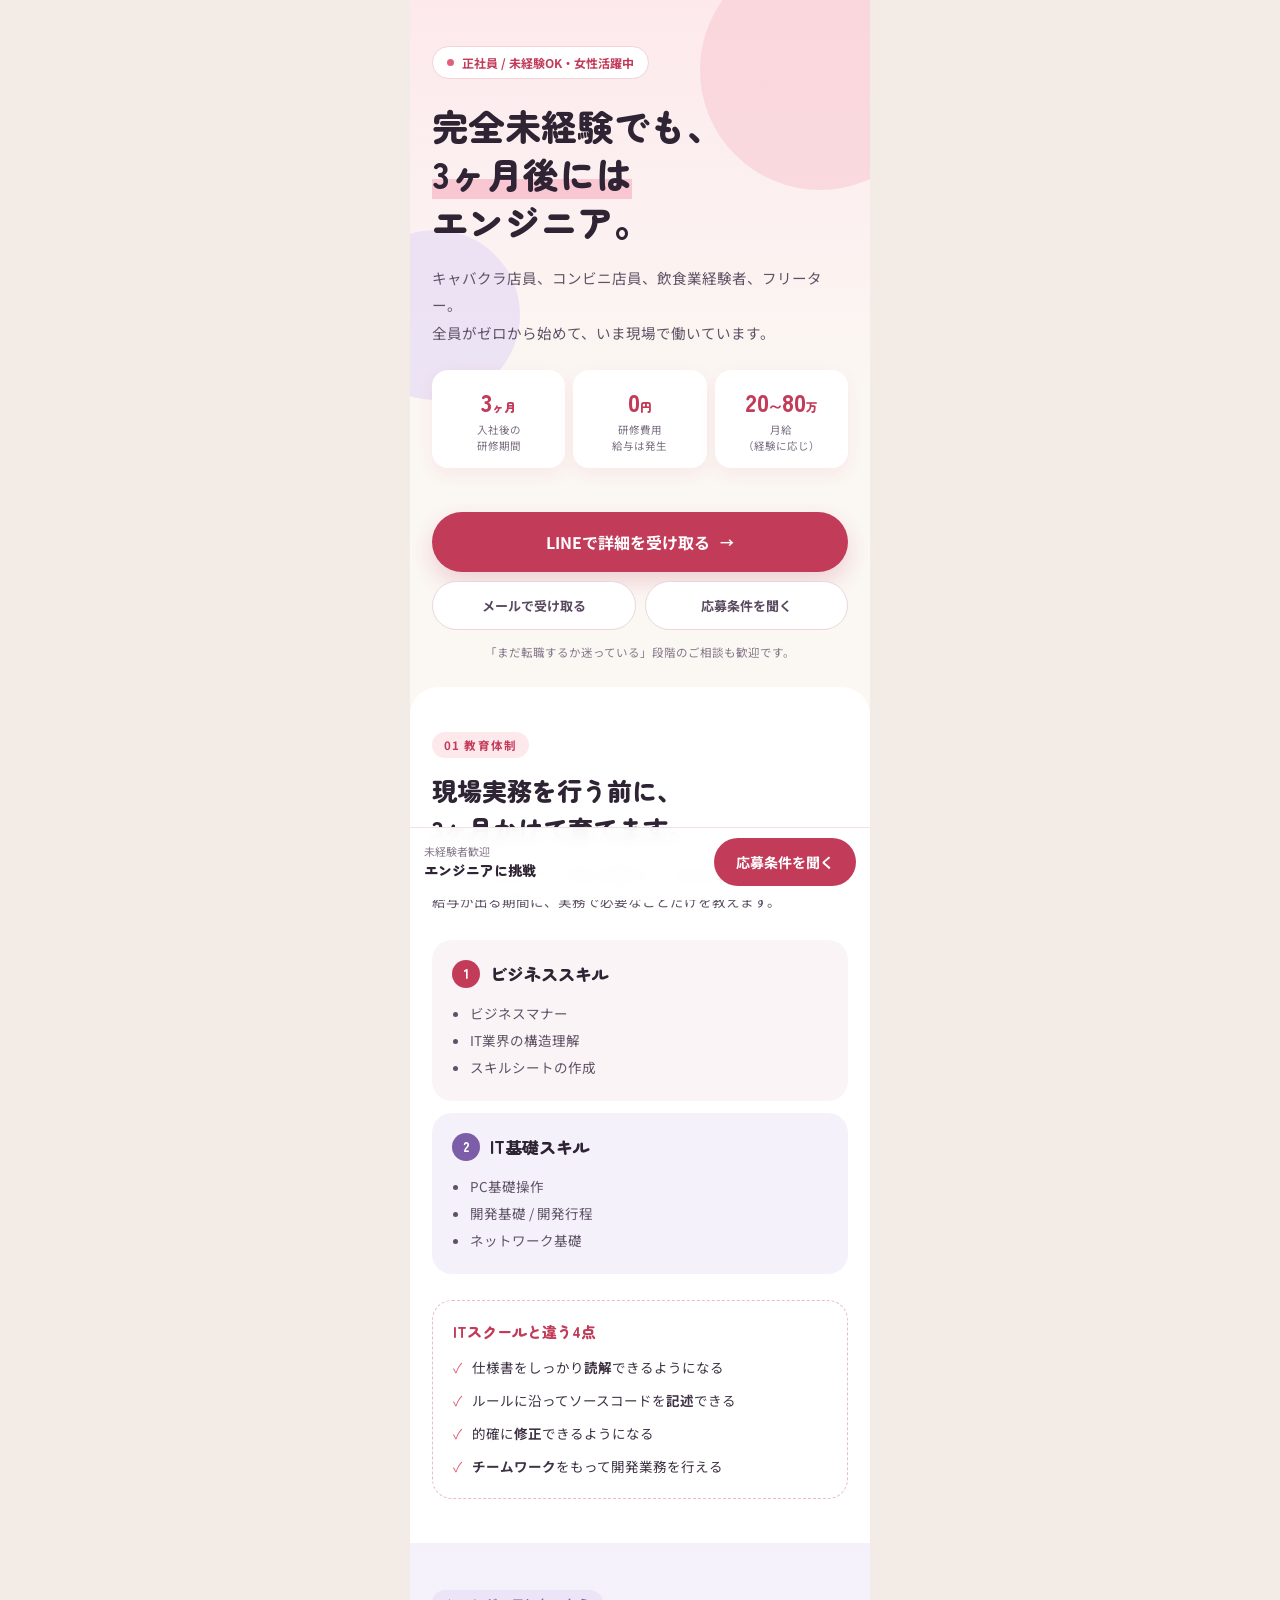
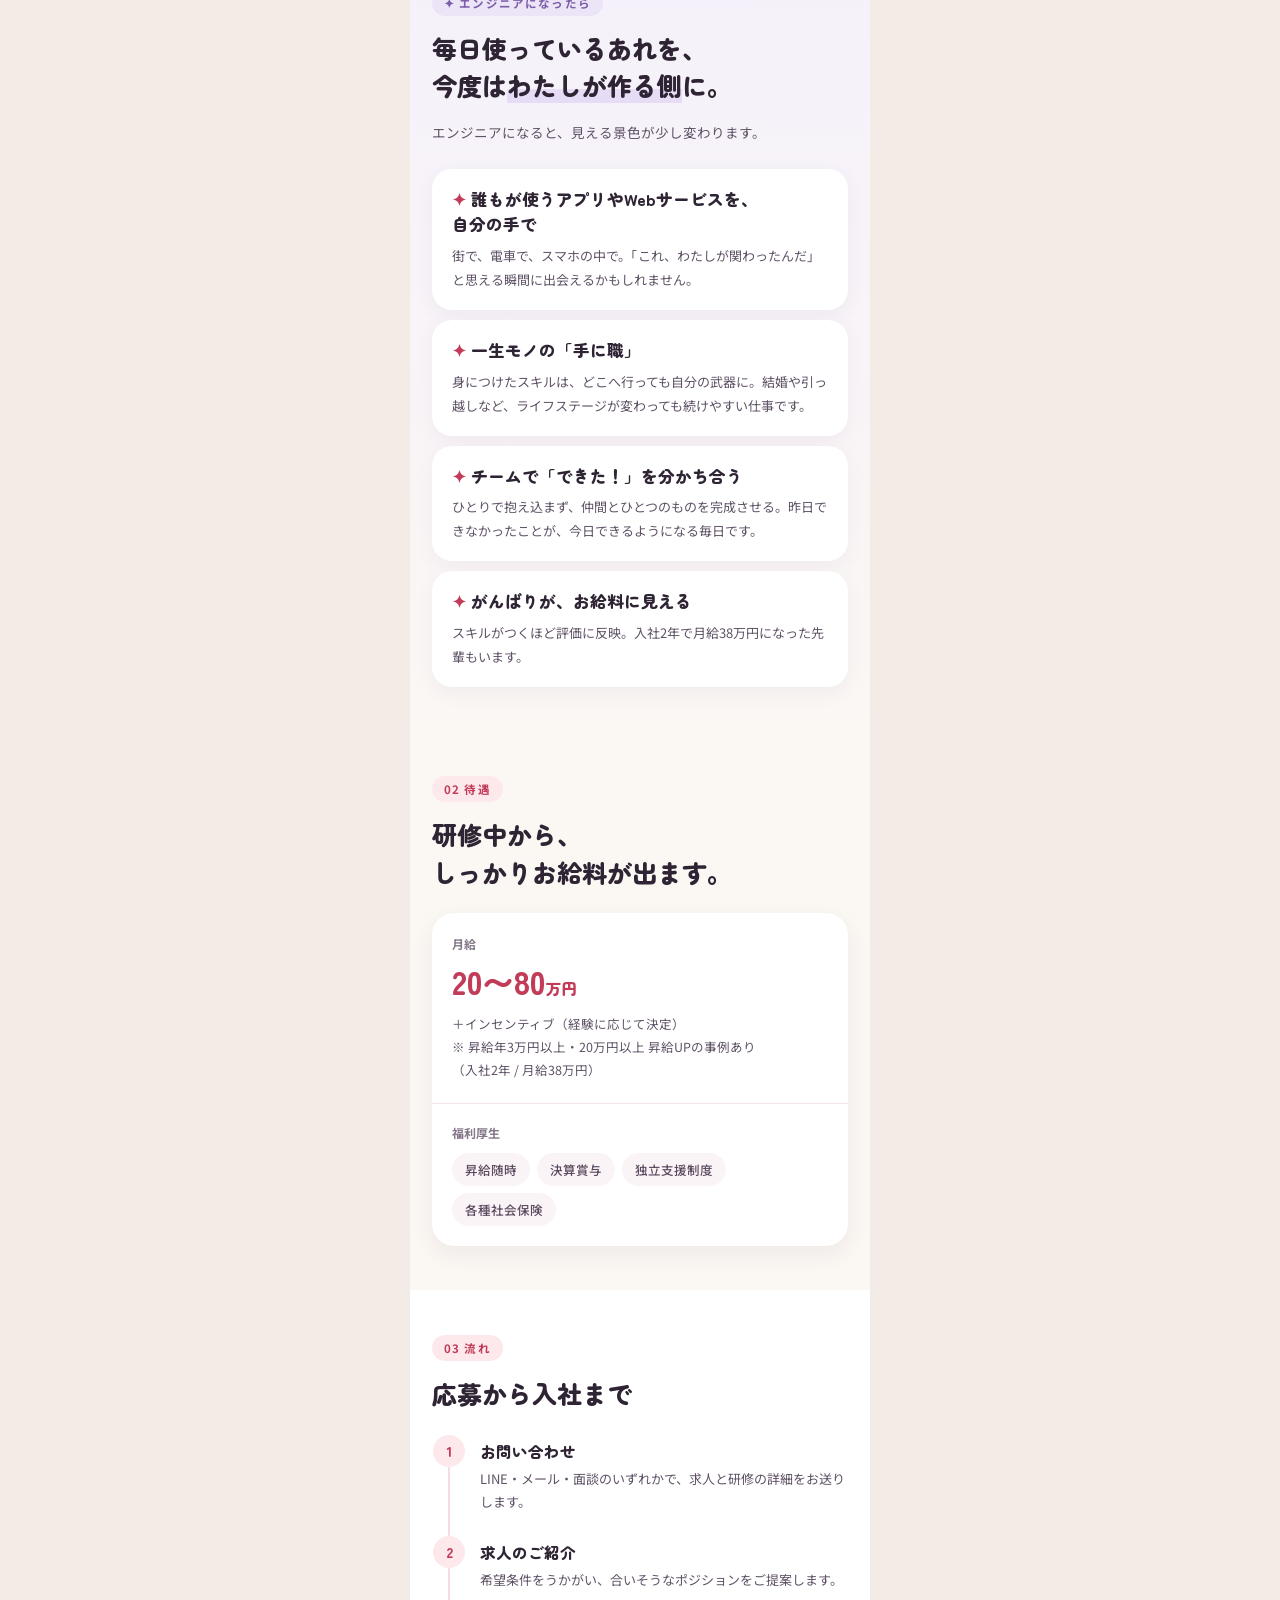
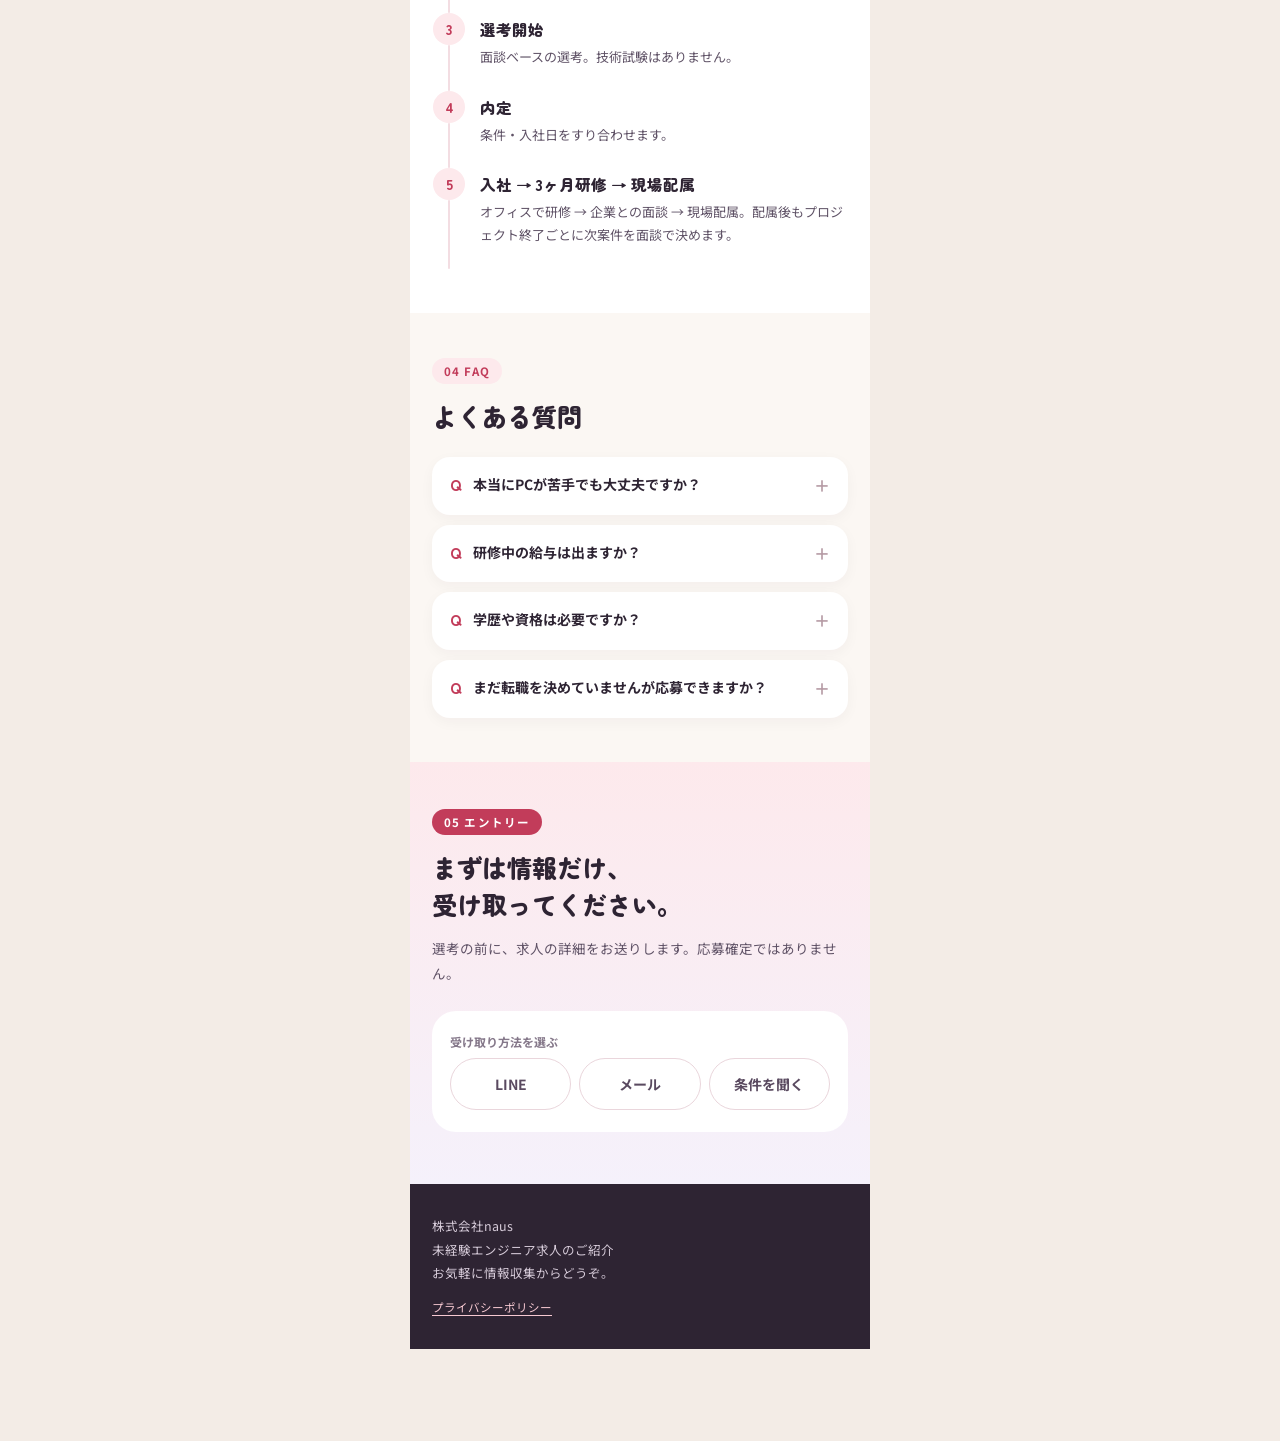
==== commit 45154524: "予約ボタンの文言を『応募条件を聞く』に変更 - FV・固定バーのボタンを「応募条件を聞く」に変更 - 3つ並びのボタンは折り返し回避のため「条件を聞く」に変更  Co-Authored-By: Cla" ====
--- a/2/index.html
+++ b/2/index.html
@@ -10,10 +10,12 @@
 })(window,document,'script','dataLayer','GTM-PGXVPQSF');</script>
 <!-- End Google Tag Manager -->
 <meta name="viewport" content="width=device-width, initial-scale=1" />
-<title>女性向け 未経験エンジニア求人｜株式会社naus</title>
+<title>未経験エンジニア求人｜株式会社naus</title>
 <link rel="preconnect" href="https://fonts.googleapis.com" />
 <link rel="preconnect" href="https://fonts.gstatic.com" crossorigin="" />
 <link href="https://fonts.googleapis.com/css2?family=Zen+Maru+Gothic:wght@500;700;900&family=Noto+Sans+JP:wght@400;500;700&display=swap" rel="stylesheet" />
+<link rel="stylesheet" href="/assets/booking/booking.css" />
+<script src="/assets/booking/booking.js" defer></script>
 <style>
   html, body { margin: 0; padding: 0; background: #f3ece6; }
   *, *::before, *::after { box-sizing: border-box; -webkit-tap-highlight-color: transparent; }
@@ -75,7 +77,7 @@
     </button>
     <div style="display: flex; gap: 9px;">
       <a href="#form" style="flex: 1; display: flex; align-items: center; justify-content: center; background: #ffffff; border: 1px solid #ead6dc; color: #5a4a60; font-weight: 700; font-size: 13px; padding: 14px 10px; border-radius: 999px; text-decoration: none;">メールで受け取る</a>
-      <a href="https://calendar.app.google/Rr2nUXfh1zLo9ssD9" target="_blank" rel="noopener" style="flex: 1; display: flex; align-items: center; justify-content: center; background: #ffffff; border: 1px solid #ead6dc; color: #5a4a60; font-weight: 700; font-size: 13px; padding: 14px 10px; border-radius: 999px; text-decoration: none;">面談で聞く</a>
+      <a href="https://calendar.app.google/Rr2nUXfh1zLo9ssD9" target="_blank" rel="noopener" data-cta-location="fv" style="flex: 1; display: flex; align-items: center; justify-content: center; background: #ffffff; border: 1px solid #ead6dc; color: #5a4a60; font-weight: 700; font-size: 13px; padding: 14px 10px; border-radius: 999px; text-decoration: none;">応募条件を聞く</a>
     </div>
     <p style="margin: 4px 0 0; font-size: 11.5px; color: #85788a; line-height: 1.6; text-align: center;">「まだ転職するか迷っている」段階のご相談も歓迎です。</p>
   </div>
@@ -285,12 +287,12 @@
         <div style="display: flex; gap: 8px;">
           <button type="button" data-open-line style="flex: 1; border: 1px solid #ead6dc; background: #ffffff; color: #5a4a60; font-size: 14px; font-weight: 700; padding: 15px 0; border-radius: 999px; cursor: pointer;">LINE</button>
           <button type="button" id="pick-mail" style="flex:1;padding:15px 0;border:1px solid #ead6dc;background:#ffffff;color:#5a4a60;font-size:14px;font-weight:700;border-radius:999px;cursor:pointer;">メール</button>
-          <a href="https://calendar.app.google/Rr2nUXfh1zLo9ssD9" target="_blank" rel="noopener" style="flex: 1; display: flex; align-items: center; justify-content: center; border: 1px solid #ead6dc; background: #ffffff; color: #5a4a60; font-size: 14px; font-weight: 700; padding: 15px 0; border-radius: 999px; text-decoration: none;">面談</a>
+          <a href="https://calendar.app.google/Rr2nUXfh1zLo9ssD9" target="_blank" rel="noopener" data-cta-location="entry" style="flex: 1; display: flex; align-items: center; justify-content: center; border: 1px solid #ead6dc; background: #ffffff; color: #5a4a60; font-size: 14px; font-weight: 700; padding: 15px 0; border-radius: 999px; text-decoration: none;">条件を聞く</a>
         </div>
       </div>
       <form id="mail-form" name="recruit-entry" method="POST" data-netlify="true" data-netlify-honeypot="bot-field" hidden style="display: grid; gap: 16px;">
         <input type="hidden" name="form-name" value="recruit-entry" />
-        <input type="hidden" name="lp" value="women" />
+        <input type="hidden" name="lp" value="2" />
         <div hidden><label>bot-field <input name="bot-field" /></label></div>
         <div>
           <label for="entry-name" style="display: block; font-size: 12px; font-weight: 700; color: #85788a; margin-bottom: 8px;">氏名</label>
@@ -343,7 +345,7 @@
         <div style="font-size: 11px; color: #85788a; line-height: 1.4;">未経験者歓迎</div>
         <div style="font-family: 'Zen Maru Gothic', sans-serif; font-size: 14px; font-weight: 900; color: #2e2433;">エンジニアに挑戦</div>
       </div>
-      <a href="https://calendar.app.google/Rr2nUXfh1zLo9ssD9" target="_blank" rel="noopener" style="flex: none; background: #c23c5a; color: #ffffff; font-weight: 700; font-size: 14px; padding: 14px 22px; border-radius: 999px; text-decoration: none;">詳細を面談で聞く</a>
+      <a href="https://calendar.app.google/Rr2nUXfh1zLo9ssD9" target="_blank" rel="noopener" data-cta-location="sticky_bar" style="flex: none; background: #c23c5a; color: #ffffff; font-weight: 700; font-size: 14px; padding: 14px 22px; border-radius: 999px; text-decoration: none;">応募条件を聞く</a>
     </div>
   </div>
 
--- a/assets/booking/booking.css
+++ b/assets/booking/booking.css
@@ -0,0 +1,173 @@
+/* 面談の予約画面(/ と /2/ で共通)。色・角丸は下の変数で切り替える */
+.bk-overlay{
+  --bk-backdrop:rgba(4,6,8,.72);
+  --bk-bg:#0b1117;
+  --bk-head-bg:#070b0f;
+  --bk-surface:#070b0f;
+  --bk-line:#1e2b36;
+  --bk-line-strong:#4f6476;
+  --bk-text:#e9eef3;
+  --bk-muted:#98a9b8;
+  --bk-faint:#4a5866;
+  --bk-accent:#5ce1d6;
+  --bk-slot-bg:#0e2229;
+  --bk-slot-line:#2c4a56;
+  --bk-slot-hover-bg:#5ce1d6;
+  --bk-slot-hover-text:#0a0d11;
+  --bk-primary-bg:#ffd24a;
+  --bk-primary-text:#0a0d11;
+  --bk-when-bg:#0a161b;
+  --bk-when-line:#2c4a56;
+  --bk-when-label:#5ce1d6;
+  --bk-error:#ff8f7a;
+  --bk-notice-bg:#2a1512;
+  --bk-mock-bg:#2a2410;
+  --bk-mock-text:#ffd24a;
+  --bk-radius:2px;
+  --bk-radius-btn:2px;
+  --bk-font-head:'Noto Sans JP',sans-serif;
+  --bk-font-label:'JetBrains Mono',monospace;
+  position:fixed;inset:0;z-index:300;display:flex;align-items:center;justify-content:center;padding:24px;box-sizing:border-box;
+  background:var(--bk-backdrop);-webkit-backdrop-filter:blur(4px);backdrop-filter:blur(4px);
+  font-family:'Noto Sans JP',sans-serif;letter-spacing:normal;
+}
+/* /2/ の配色 */
+.bk-overlay.bk-theme-rose{
+  --bk-backdrop:rgba(46,36,51,.55);
+  --bk-bg:#fbf7f3;
+  --bk-head-bg:#ffffff;
+  --bk-surface:#ffffff;
+  --bk-line:#f1e0e5;
+  --bk-line-strong:#ead6dc;
+  --bk-text:#2e2433;
+  --bk-muted:#5a4a60;
+  --bk-faint:#c9b9bf;
+  --bk-accent:#c23c5a;
+  --bk-slot-bg:#fde9ec;
+  --bk-slot-line:#ead6dc;
+  --bk-slot-hover-bg:#c23c5a;
+  --bk-slot-hover-text:#ffffff;
+  --bk-primary-bg:#c23c5a;
+  --bk-primary-text:#ffffff;
+  --bk-when-bg:#fde9ec;
+  --bk-when-line:#ead6dc;
+  --bk-when-label:#c23c5a;
+  --bk-error:#c23c5a;
+  --bk-notice-bg:#fde9ec;
+  --bk-mock-bg:#fff4e5;
+  --bk-mock-text:#8a4b14;
+  --bk-radius:16px;
+  --bk-radius-btn:999px;
+  --bk-font-head:'Zen Maru Gothic','Noto Sans JP',sans-serif;
+  --bk-font-label:'Zen Maru Gothic','Noto Sans JP',sans-serif;
+}
+.bk-overlay[hidden]{display:none;}
+.bk-overlay *,.bk-overlay *::before,.bk-overlay *::after{box-sizing:border-box;}
+.bk-dialog{position:relative;width:100%;max-width:920px;max-height:calc(100vh - 48px);max-height:calc(100dvh - 48px);display:flex;flex-direction:column;background:var(--bk-bg);border:1px solid var(--bk-line-strong);border-radius:var(--bk-radius);box-shadow:0 24px 64px rgba(0,0,0,.35);overflow:hidden;color:var(--bk-text);animation:bkIn .2s ease-out;}
+.bk-dialog:focus{outline:none;}
+@keyframes bkIn{from{opacity:0;transform:translateY(8px);}to{opacity:1;transform:none;}}
+.bk-head{display:flex;align-items:center;justify-content:space-between;gap:12px;padding:18px 24px;background:var(--bk-head-bg);border-bottom:1px solid var(--bk-line);}
+.bk-title{margin:0;font-family:var(--bk-font-head);font-size:17px;font-weight:900;line-height:1.5;color:var(--bk-text);}
+.bk-close{flex:none;width:32px;height:32px;border-radius:var(--bk-radius-btn);border:1px solid var(--bk-line-strong);background:transparent;color:var(--bk-muted);font-size:16px;line-height:1;cursor:pointer;display:inline-flex;align-items:center;justify-content:center;font-family:inherit;}
+.bk-close:hover{color:var(--bk-text);}
+.bk-body{flex:1;overflow-y:auto;-webkit-overflow-scrolling:touch;padding:22px 24px 28px;}
+.bk-mock{margin:0 0 16px;padding:10px 14px;border-radius:var(--bk-radius);background:var(--bk-mock-bg);color:var(--bk-mock-text);font-size:13px;font-weight:700;line-height:1.7;}
+.bk-notice{margin:0 0 16px;padding:10px 14px;border-radius:var(--bk-radius);background:var(--bk-notice-bg);color:var(--bk-error);font-size:14px;font-weight:700;line-height:1.7;}
+.bk-intro{margin:0 0 24px;font-size:14px;line-height:1.9;color:var(--bk-muted);}
+.bk-sec{margin:0 0 26px;}
+.bk-sec:last-child{margin-bottom:0;}
+.bk-sec-title{margin:0 0 12px;font-family:var(--bk-font-label);font-size:13px;font-weight:700;letter-spacing:.08em;color:var(--bk-accent);display:flex;align-items:center;gap:8px;}
+.bk-status{margin:0;padding:32px 0;text-align:center;font-size:15px;line-height:1.9;color:var(--bk-muted);}
+
+/* 最短の候補 */
+.bk-earliest{display:grid;grid-template-columns:minmax(0,420px);justify-content:center;gap:10px;}
+.bk-early-btn{display:flex;align-items:center;justify-content:space-between;gap:10px;width:100%;padding:14px 18px;border-radius:var(--bk-radius-btn);border:1px solid var(--bk-line-strong);background:var(--bk-surface);color:var(--bk-text);font-family:inherit;font-size:16px;font-weight:700;cursor:pointer;text-align:left;}
+.bk-early-btn:hover{border-color:var(--bk-accent);}
+.bk-early-btn span:last-child{color:var(--bk-accent);}
+
+/* PC: 週表示グリッド */
+.bk-weeknav{display:flex;align-items:center;justify-content:space-between;gap:12px;margin:0 0 10px;}
+.bk-weeklabel{font-size:14px;font-weight:700;color:var(--bk-text);}
+.bk-navbtn{padding:8px 14px;border-radius:var(--bk-radius-btn);border:1px solid var(--bk-line-strong);background:var(--bk-surface);color:var(--bk-text);font-family:inherit;font-size:13px;font-weight:700;cursor:pointer;}
+.bk-navbtn:hover:not(:disabled){border-color:var(--bk-accent);}
+.bk-navbtn:disabled{opacity:.35;cursor:default;}
+.bk-grid{display:grid;grid-template-columns:auto repeat(5,minmax(0,1fr));gap:6px;background:var(--bk-surface);border:1px solid var(--bk-line);border-radius:var(--bk-radius);padding:10px;}
+.bk-gh{padding:6px 0 8px;text-align:center;font-size:13px;font-weight:700;color:var(--bk-text);border-bottom:1px solid var(--bk-line);margin-bottom:2px;}
+.bk-gh.is-off{color:var(--bk-faint);}
+.bk-cell{height:34px;display:flex;align-items:center;justify-content:center;font-size:13px;color:var(--bk-faint);}
+.bk-slot{width:100%;height:34px;border-radius:var(--bk-radius-btn);border:1px solid var(--bk-slot-line);background:var(--bk-slot-bg);color:var(--bk-accent);font-family:inherit;font-size:13.5px;font-weight:700;cursor:pointer;}
+.bk-slot:hover{background:var(--bk-slot-hover-bg);border-color:var(--bk-slot-hover-bg);color:var(--bk-slot-hover-text);}
+.bk-gt{display:flex;align-items:center;justify-content:flex-end;padding:0 6px 0 2px;font-size:12.5px;font-weight:700;white-space:nowrap;}
+.bk-gt-head{padding:0;}
+.bk-slot{font-size:16px;}
+.bk-cell span[aria-hidden]{font-size:14px;}
+.bk-cell{position:relative;}
+.bk-sr{position:absolute;width:1px;height:1px;padding:0;margin:-1px;overflow:hidden;clip:rect(0,0,0,0);white-space:nowrap;border:0;}
+
+
+/* 確認 */
+.bk-when{margin:0 0 18px;padding:16px 18px;border-radius:var(--bk-radius);background:var(--bk-when-bg);border:1px solid var(--bk-when-line);color:var(--bk-text);font-size:18px;font-weight:900;line-height:1.6;}
+.bk-when small{display:block;font-family:var(--bk-font-label);font-size:12px;font-weight:700;color:var(--bk-when-label);letter-spacing:.06em;}
+.bk-info{margin:0 0 6px;padding:12px 16px;background:var(--bk-surface);border:1px solid var(--bk-line);border-radius:var(--bk-radius);display:grid;grid-template-columns:auto 1fr;gap:8px 16px;}
+.bk-info dt{margin:0;font-size:13px;color:var(--bk-muted);white-space:nowrap;}
+.bk-info dd{margin:0;font-size:14.5px;font-weight:700;color:var(--bk-text);overflow-wrap:anywhere;}
+.bk-edit{margin:0 0 18px;padding:0;border:0;background:none;color:var(--bk-accent);font-family:inherit;font-size:13px;font-weight:700;text-decoration:underline;text-underline-offset:2px;cursor:pointer;}
+.bk-fields{display:grid;grid-template-columns:1fr 1fr;gap:14px 16px;margin:0 0 18px;}
+.bk-field-full{grid-column:1/-1;}
+.bk-label{display:block;margin:0 0 6px;font-size:13px;font-weight:700;color:var(--bk-muted);}
+.bk-label em{font-style:normal;margin-left:6px;font-size:11.5px;color:var(--bk-accent);}
+.bk-input{display:block;width:100%;font-family:inherit;font-size:15px;color:var(--bk-text);background:var(--bk-surface);border:1px solid var(--bk-line-strong);border-radius:var(--bk-radius);padding:12px 14px;margin:0;}
+.bk-input:focus{outline:none;border-color:var(--bk-accent);}
+.bk-input[aria-invalid="true"]{border-color:var(--bk-error);}
+.bk-err{margin:6px 0 0;font-size:12.5px;font-weight:700;color:var(--bk-error);}
+.bk-hp{position:absolute;left:-9999px;width:1px;height:1px;overflow:hidden;}
+.bk-actions{display:flex;flex-direction:column;align-items:center;gap:12px;}
+.bk-overlay .bk-primary{display:inline-flex;align-items:center;justify-content:center;gap:8px;min-width:280px;padding:16px 32px;border-radius:var(--bk-radius-btn);border:0;background:var(--bk-primary-bg);color:var(--bk-primary-text);font-family:inherit;font-size:16px;font-weight:900;text-decoration:none;cursor:pointer;}
+.bk-overlay .bk-primary:hover{color:var(--bk-primary-text);filter:brightness(1.05);}
+.bk-overlay .bk-primary:disabled{opacity:.6;cursor:default;}
+.bk-secondary{padding:6px 10px;border:0;background:none;color:var(--bk-muted);font-family:inherit;font-size:14px;font-weight:700;cursor:pointer;}
+.bk-secondary:hover{color:var(--bk-text);}
+
+/* 完了 */
+.bk-done{text-align:center;padding:12px 0 4px;}
+.bk-check{display:inline-flex;width:56px;height:56px;border-radius:50%;background:var(--bk-primary-bg);color:var(--bk-primary-text);align-items:center;justify-content:center;font-size:26px;font-weight:900;margin-bottom:14px;}
+.bk-done-title{margin:0 0 16px;font-family:var(--bk-font-head);font-size:22px;font-weight:900;color:var(--bk-text);}
+.bk-done .bk-when{display:block;width:100%;max-width:560px;margin:0 auto 22px;padding:22px 28px;text-align:left;}
+.bk-meet{display:block;margin:14px 0 0;padding-top:14px;border-top:1px solid var(--bk-when-line);font-size:17px;font-weight:700;line-height:1.7;color:var(--bk-text);overflow-wrap:anywhere;}
+.bk-meet a{color:var(--bk-accent);text-decoration:underline;text-underline-offset:3px;overflow-wrap:anywhere;}
+.bk-text{margin:0 0 22px;font-size:14.5px;line-height:1.9;color:var(--bk-muted);}
+
+/* ダーク配色(/)だけの調整: 選べるマスを塗りつぶし、選べないマスを沈めて、メリハリを付ける */
+.bk-overlay:not(.bk-theme-rose) .bk-slot{background:#5ce1d6;border-color:#5ce1d6;color:#0a0d11;}
+.bk-overlay:not(.bk-theme-rose) .bk-slot:hover{background:#8af0e8;border-color:#8af0e8;color:#0a0d11;}
+.bk-overlay:not(.bk-theme-rose) .bk-cell{color:#36414c;}
+.bk-overlay:not(.bk-theme-rose) .bk-gh.is-off{color:#7d8d9c;}
+.bk-overlay:not(.bk-theme-rose) .bk-early-btn{background:#16212b;}
+.bk-overlay:not(.bk-theme-rose) .bk-early-btn:hover{background:#1c2a36;}
+.bk-overlay:not(.bk-theme-rose) button:focus-visible,.bk-overlay:not(.bk-theme-rose) a:focus-visible{outline:2px solid #ffd24a;outline-offset:2px;}
+
+@media (max-width:640px){
+  /* スマホ: PCと同じ週表示を、画面幅に収まるよう詰める */
+  .bk-weeknav{gap:6px;}
+  .bk-navbtn{padding:7px 10px;font-size:12px;white-space:nowrap;}
+  .bk-weeklabel{font-size:12px;text-align:center;}
+  .bk-grid{grid-template-columns:auto repeat(5,minmax(0,1fr));gap:4px;padding:6px;}
+  .bk-gh{padding:4px 0 6px;font-size:11px;line-height:1.35;}
+  .bk-gh span{display:inline-block;}
+  .bk-cell{height:40px;}
+  .bk-slot{height:40px;padding:0;font-size:15px;}
+  .bk-gt{padding:0 4px 0 0;font-size:11px;}
+  .bk-overlay{padding:0;align-items:flex-end;}
+  .bk-dialog{max-width:none;height:100%;max-height:100%;border-radius:0;border:0;}
+  .bk-head{padding:14px 16px;padding-top:calc(14px + env(safe-area-inset-top));}
+  .bk-title{font-size:15px;}
+  .bk-body{padding:18px 16px calc(28px + env(safe-area-inset-bottom));}
+  .bk-earliest{grid-template-columns:1fr;}
+  .bk-early-btn{padding:13px 16px;}
+  .bk-input{font-size:16px;}
+  .bk-overlay .bk-primary{width:100%;min-width:0;}
+  .bk-when{font-size:16px;}
+  .bk-done .bk-when{padding:18px 18px;}
+  .bk-meet{font-size:15.5px;}
+}
+@media (prefers-reduced-motion:reduce){.bk-dialog{animation:none;}}
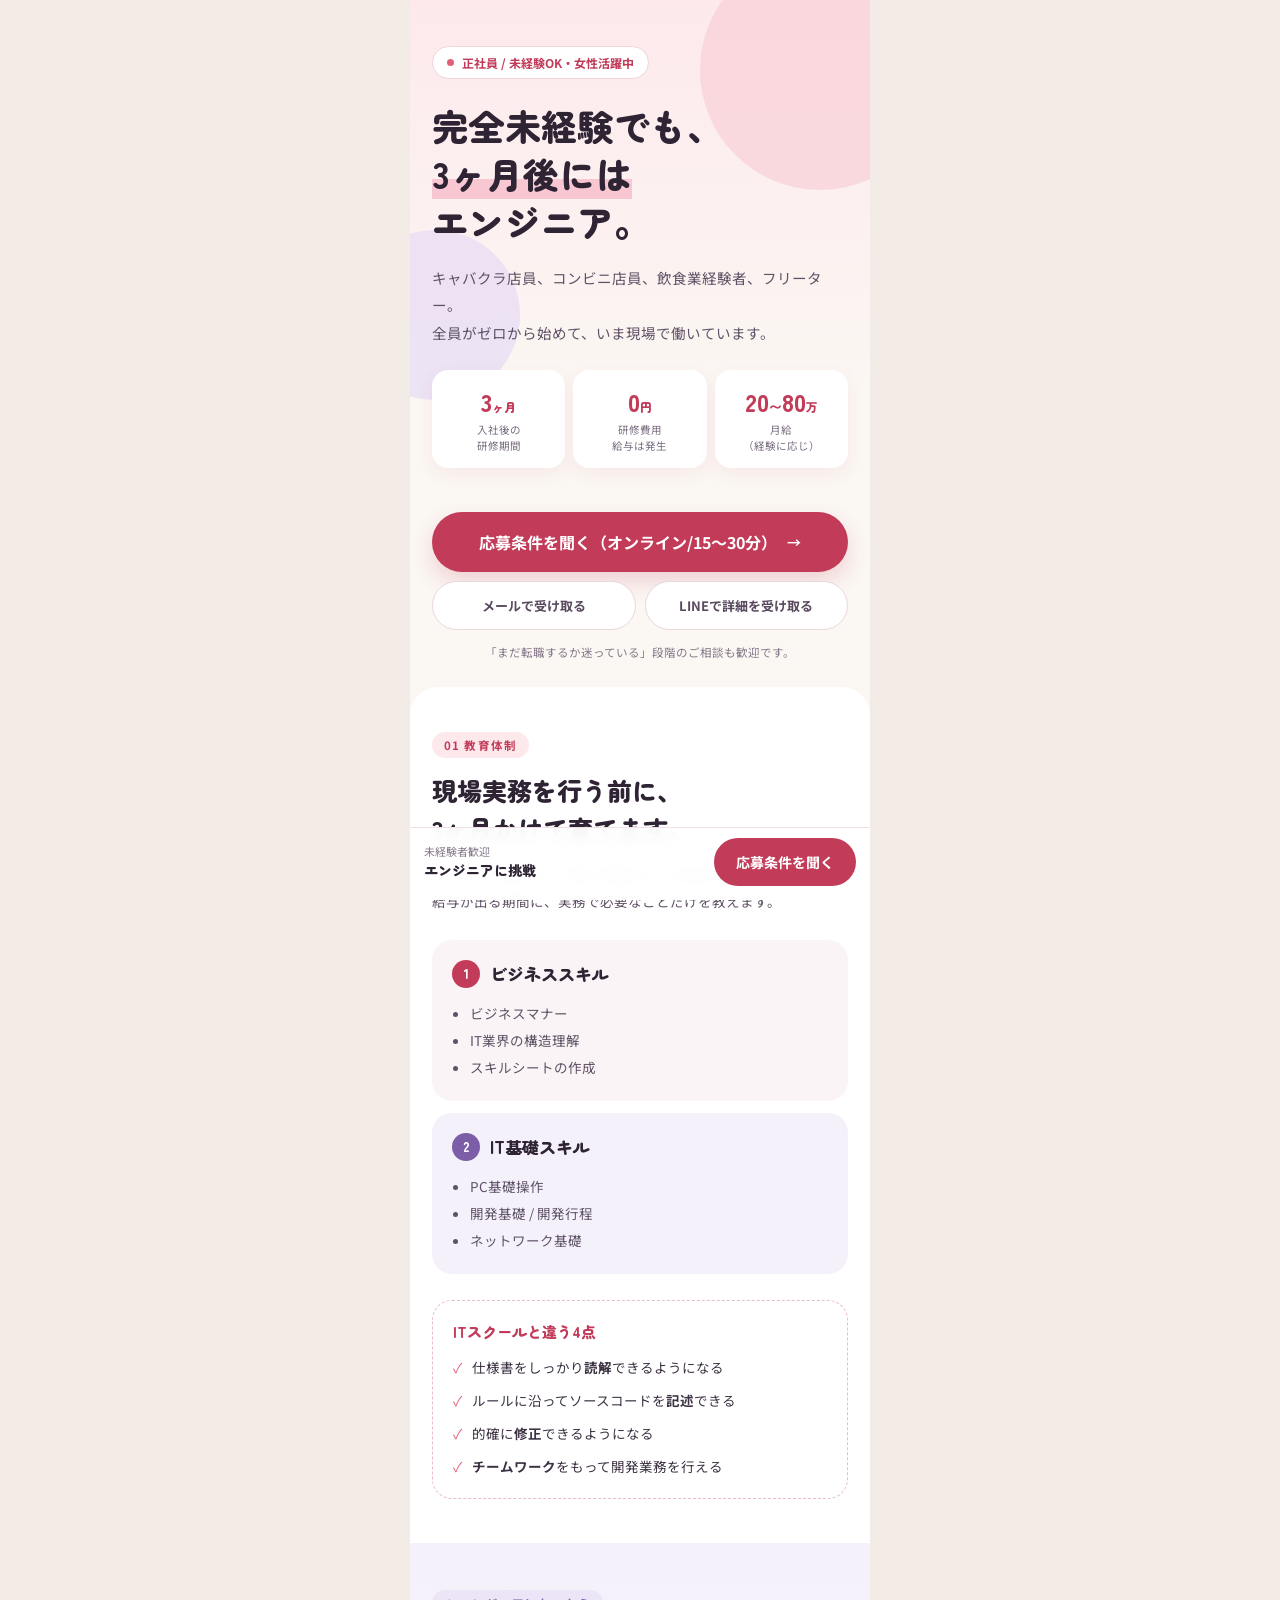
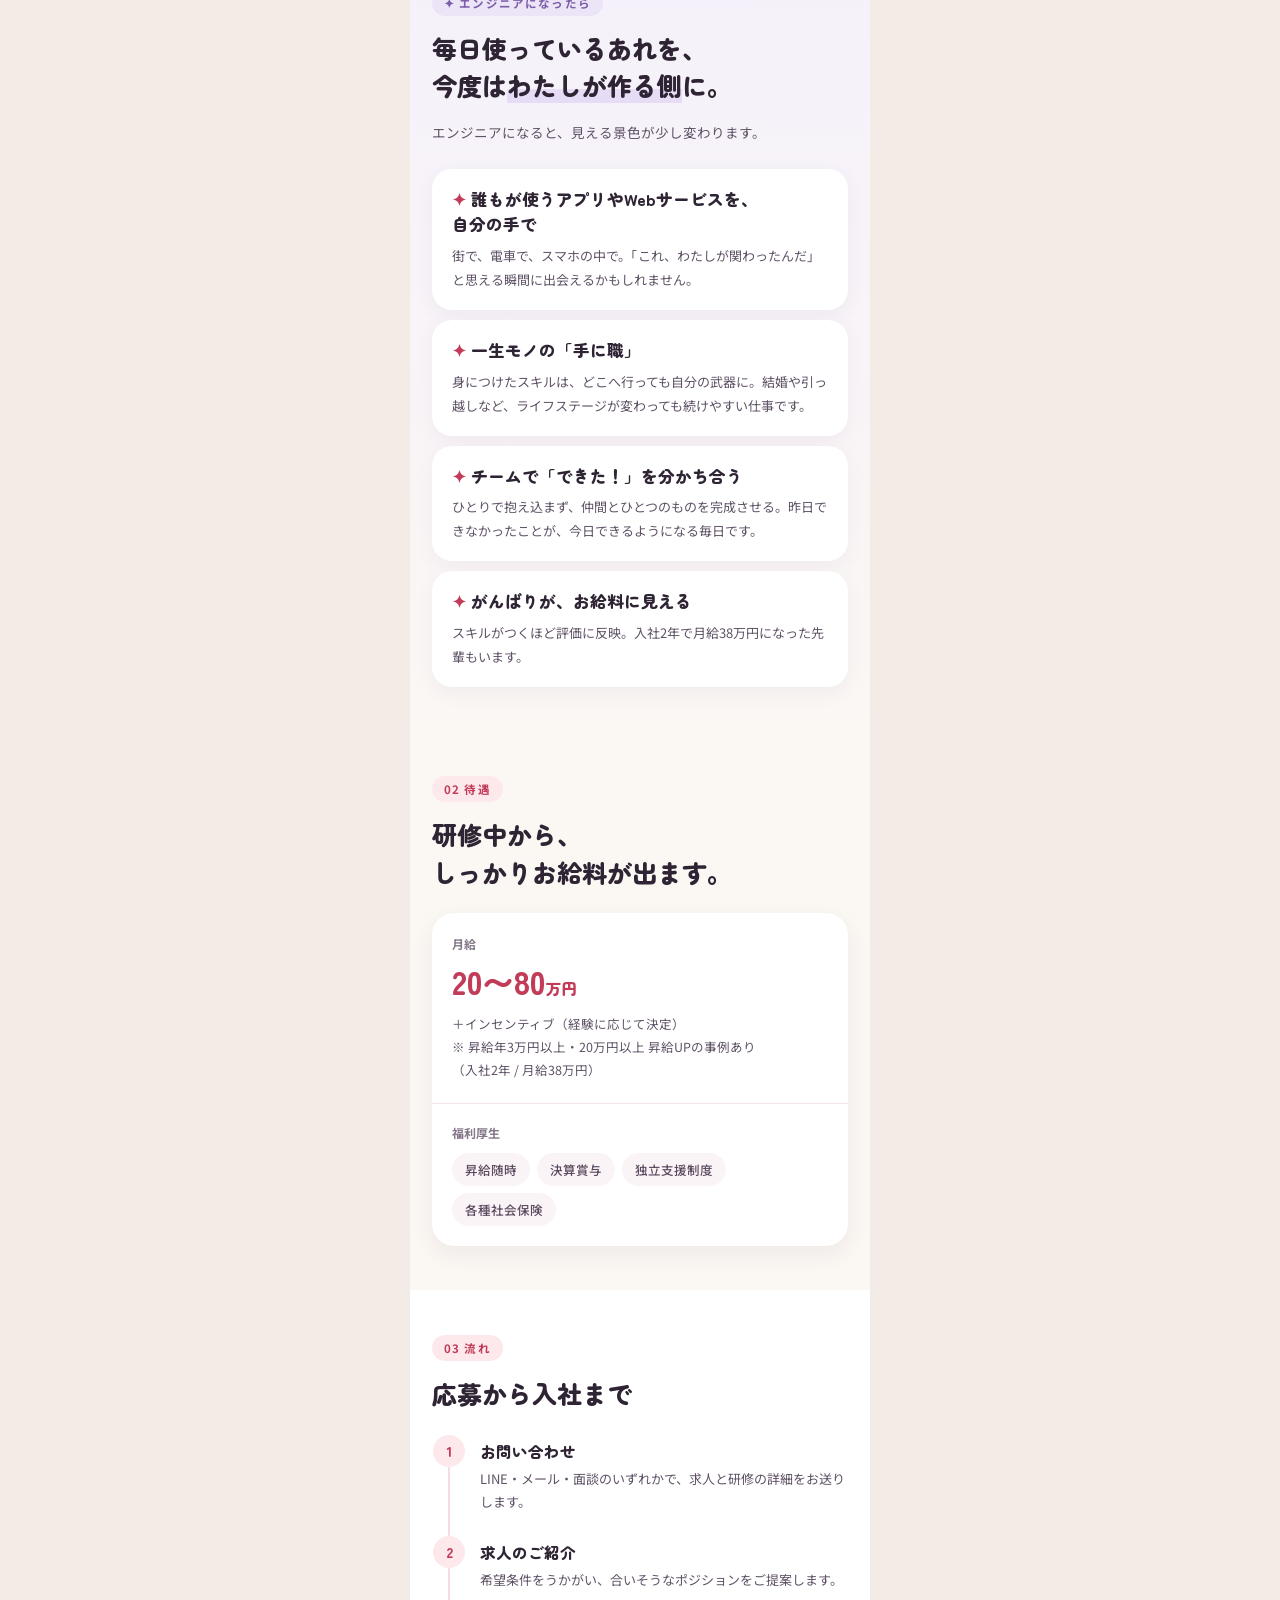
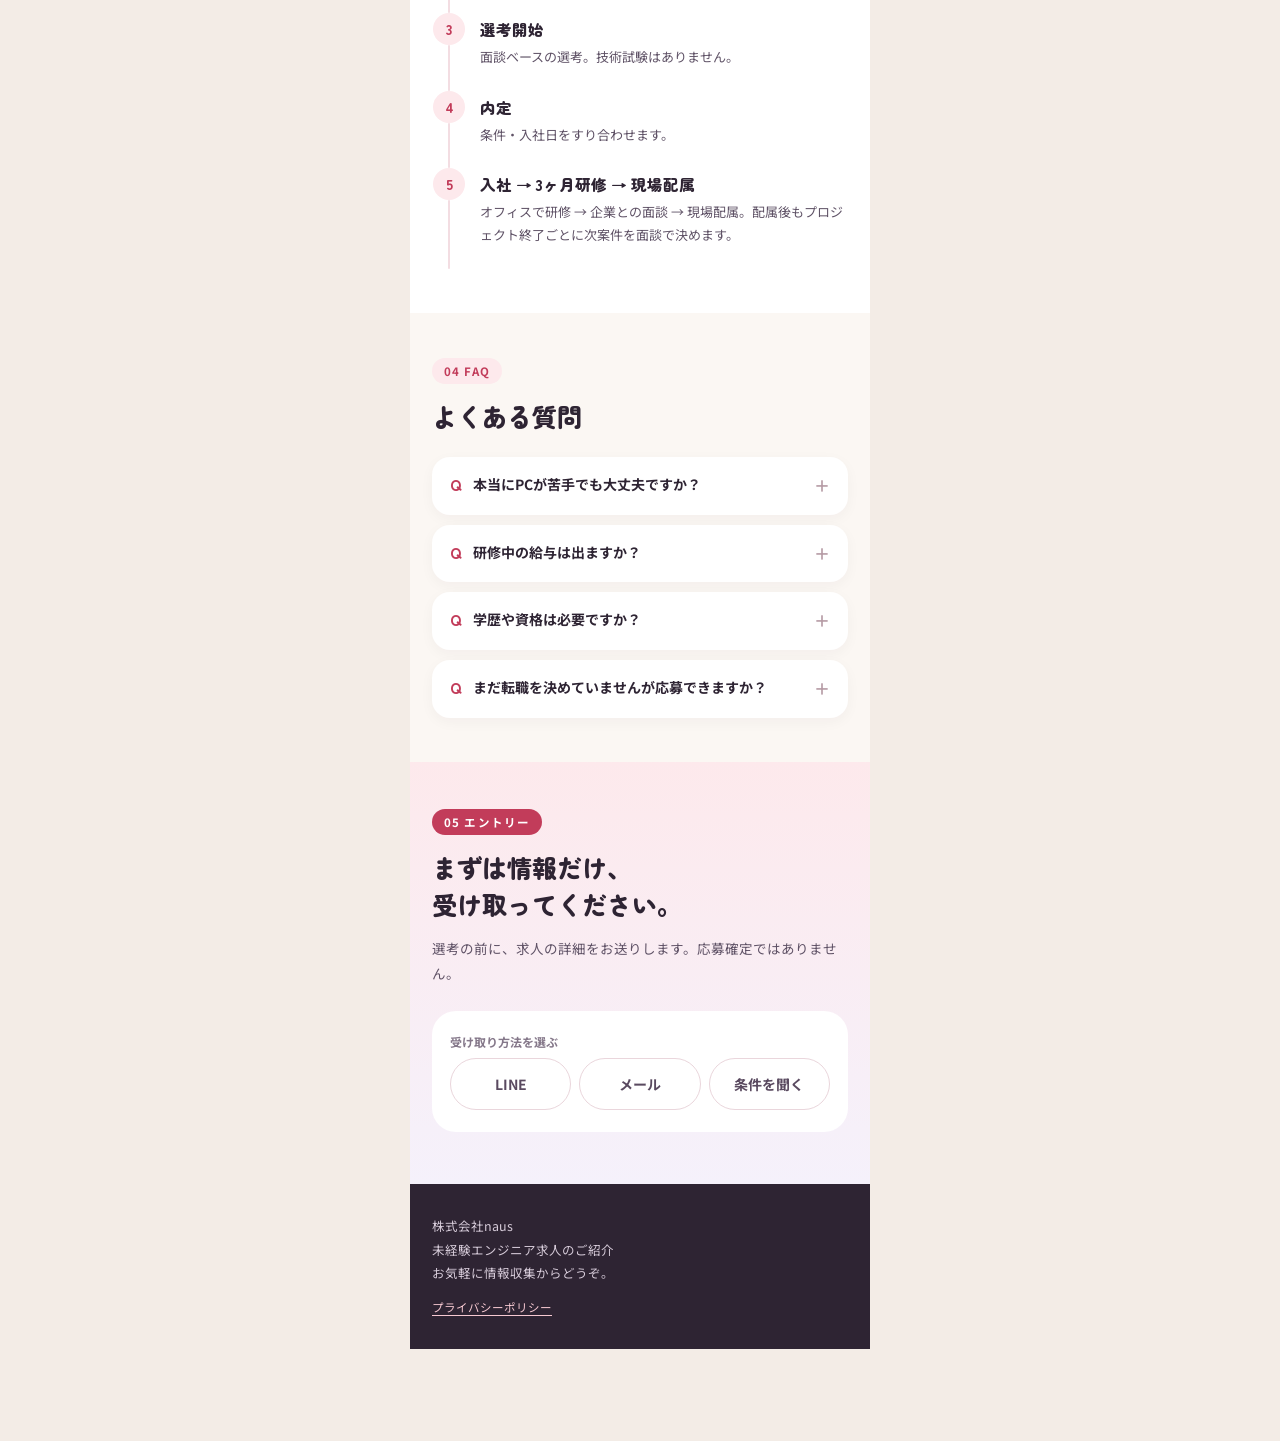
==== commit e79f8d5a: "feat: FV直下の主ボタンを予約に入れ替え - 主ボタンを予約ボタン「応募条件を聞く（オンライン/15〜30分）」に変更 - 下段の予約ボタンの位置をLINEボタン「LINEで詳細を受け取る」に変" ====
--- a/2/index.html
+++ b/2/index.html
@@ -22,6 +22,8 @@
   a { color: #c23c5a; text-decoration: underline; text-underline-offset: 3px; }
   a:hover { color: #9e2a45; }
   input, button, textarea { font-family: inherit; }
+  .fv-cta-sub { display: inline-block; }
+  @media (max-width: 399.98px) { .fv-cta-label { text-align: center; } .fv-cta-sub { display: block; font-size: 12.5px; margin-top: 2px; } }
   @keyframes floatBlob { 0%, 100% { transform: translate(0, 0) scale(1); } 50% { transform: translate(10px, -12px) scale(1.05); } }
   .inp:focus { border-color: #c23c5a; }
   [hidden] { display: none !important; }
@@ -71,13 +73,13 @@
 
   <!-- ===== CTA ===== -->
   <div style="display: grid; gap: 9px; padding: 8px 22px 26px;">
-    <button type="button" data-open-line style="display: flex; align-items: center; justify-content: center; gap: 10px; width: 100%; border: 0; background: #c23c5a; color: #ffffff; font-weight: 700; font-size: 16px; padding: 18px 18px; border-radius: 999px; cursor: pointer; box-shadow: 0 10px 22px #c23c5a33;">
-      <span>LINEで詳細を受け取る</span>
+    <a href="https://calendar.app.google/Rr2nUXfh1zLo9ssD9" target="_blank" rel="noopener" data-cta-location="fv" style="display: flex; align-items: center; justify-content: center; gap: 10px; width: 100%; border: 0; background: #c23c5a; color: #ffffff; font-weight: 700; font-size: 16px; padding: 18px 18px; border-radius: 999px; cursor: pointer; box-shadow: 0 10px 22px #c23c5a33; text-decoration: none;">
+      <span class="fv-cta-label">応募条件を聞く<span class="fv-cta-sub">（オンライン/15〜30分）</span></span>
       <span style="font-size: 14px;">→</span>
-    </button>
+    </a>
     <div style="display: flex; gap: 9px;">
       <a href="#form" style="flex: 1; display: flex; align-items: center; justify-content: center; background: #ffffff; border: 1px solid #ead6dc; color: #5a4a60; font-weight: 700; font-size: 13px; padding: 14px 10px; border-radius: 999px; text-decoration: none;">メールで受け取る</a>
-      <a href="https://calendar.app.google/Rr2nUXfh1zLo9ssD9" target="_blank" rel="noopener" data-cta-location="fv" style="flex: 1; display: flex; align-items: center; justify-content: center; background: #ffffff; border: 1px solid #ead6dc; color: #5a4a60; font-weight: 700; font-size: 13px; padding: 14px 10px; border-radius: 999px; text-decoration: none;">応募条件を聞く</a>
+      <button type="button" data-open-line style="flex: 1; display: flex; align-items: center; justify-content: center; background: #ffffff; border: 1px solid #ead6dc; color: #5a4a60; font-weight: 700; font-size: 13px; padding: 14px 10px; border-radius: 999px; text-decoration: none; cursor: pointer;">LINEで詳細を受け取る</button>
     </div>
     <p style="margin: 4px 0 0; font-size: 11.5px; color: #85788a; line-height: 1.6; text-align: center;">「まだ転職するか迷っている」段階のご相談も歓迎です。</p>
   </div>
--- a/assets/booking/booking.css
+++ b/assets/booking/booking.css
@@ -91,7 +91,7 @@
 .bk-navbtn{padding:8px 14px;border-radius:var(--bk-radius-btn);border:1px solid var(--bk-line-strong);background:var(--bk-surface);color:var(--bk-text);font-family:inherit;font-size:13px;font-weight:700;cursor:pointer;}
 .bk-navbtn:hover:not(:disabled){border-color:var(--bk-accent);}
 .bk-navbtn:disabled{opacity:.35;cursor:default;}
-.bk-grid{display:grid;grid-template-columns:auto repeat(5,minmax(0,1fr));gap:6px;background:var(--bk-surface);border:1px solid var(--bk-line);border-radius:var(--bk-radius);padding:10px;}
+.bk-grid{display:grid;grid-template-columns:repeat(5,1fr);gap:6px;background:var(--bk-surface);border:1px solid var(--bk-line);border-radius:var(--bk-radius);padding:10px;}
 .bk-gh{padding:6px 0 8px;text-align:center;font-size:13px;font-weight:700;color:var(--bk-text);border-bottom:1px solid var(--bk-line);margin-bottom:2px;}
 .bk-gh.is-off{color:var(--bk-faint);}
 .bk-cell{height:34px;display:flex;align-items:center;justify-content:center;font-size:13px;color:var(--bk-faint);}
@@ -99,7 +99,8 @@
 .bk-slot:hover{background:var(--bk-slot-hover-bg);border-color:var(--bk-slot-hover-bg);color:var(--bk-slot-hover-text);}
 .bk-gt{display:flex;align-items:center;justify-content:flex-end;padding:0 6px 0 2px;font-size:12.5px;font-weight:700;white-space:nowrap;}
 .bk-gt-head{padding:0;}
-.bk-slot{font-size:16px;}
+.bk-grid.is-mark{grid-template-columns:auto repeat(5,minmax(0,1fr));}
+.bk-grid.is-mark .bk-slot{font-size:16px;}
 .bk-cell span[aria-hidden]{font-size:14px;}
 .bk-cell{position:relative;}
 .bk-sr{position:absolute;width:1px;height:1px;padding:0;margin:-1px;overflow:hidden;clip:rect(0,0,0,0);white-space:nowrap;border:0;}
@@ -151,7 +152,7 @@
   .bk-weeknav{gap:6px;}
   .bk-navbtn{padding:7px 10px;font-size:12px;white-space:nowrap;}
   .bk-weeklabel{font-size:12px;text-align:center;}
-  .bk-grid{grid-template-columns:auto repeat(5,minmax(0,1fr));gap:4px;padding:6px;}
+  .bk-grid{gap:4px;padding:6px;}
   .bk-gh{padding:4px 0 6px;font-size:11px;line-height:1.35;}
   .bk-gh span{display:inline-block;}
   .bk-cell{height:40px;}
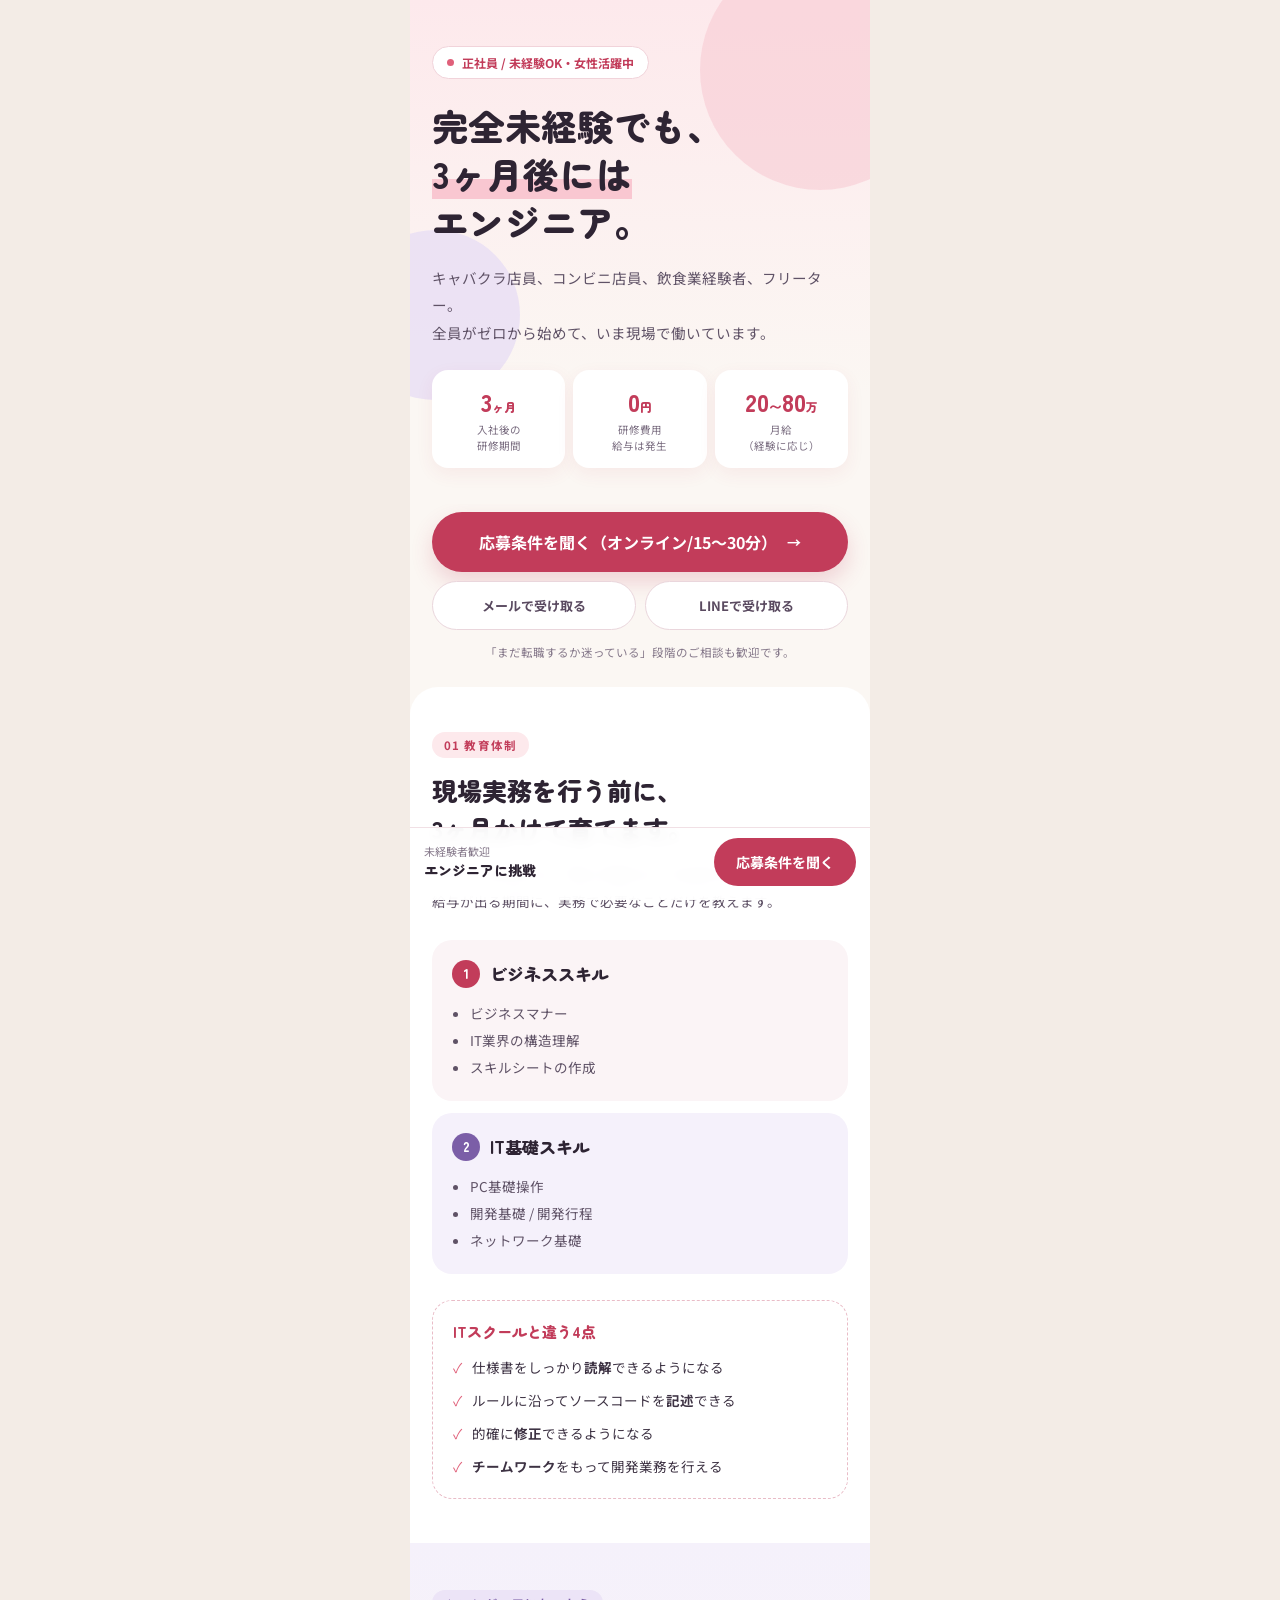
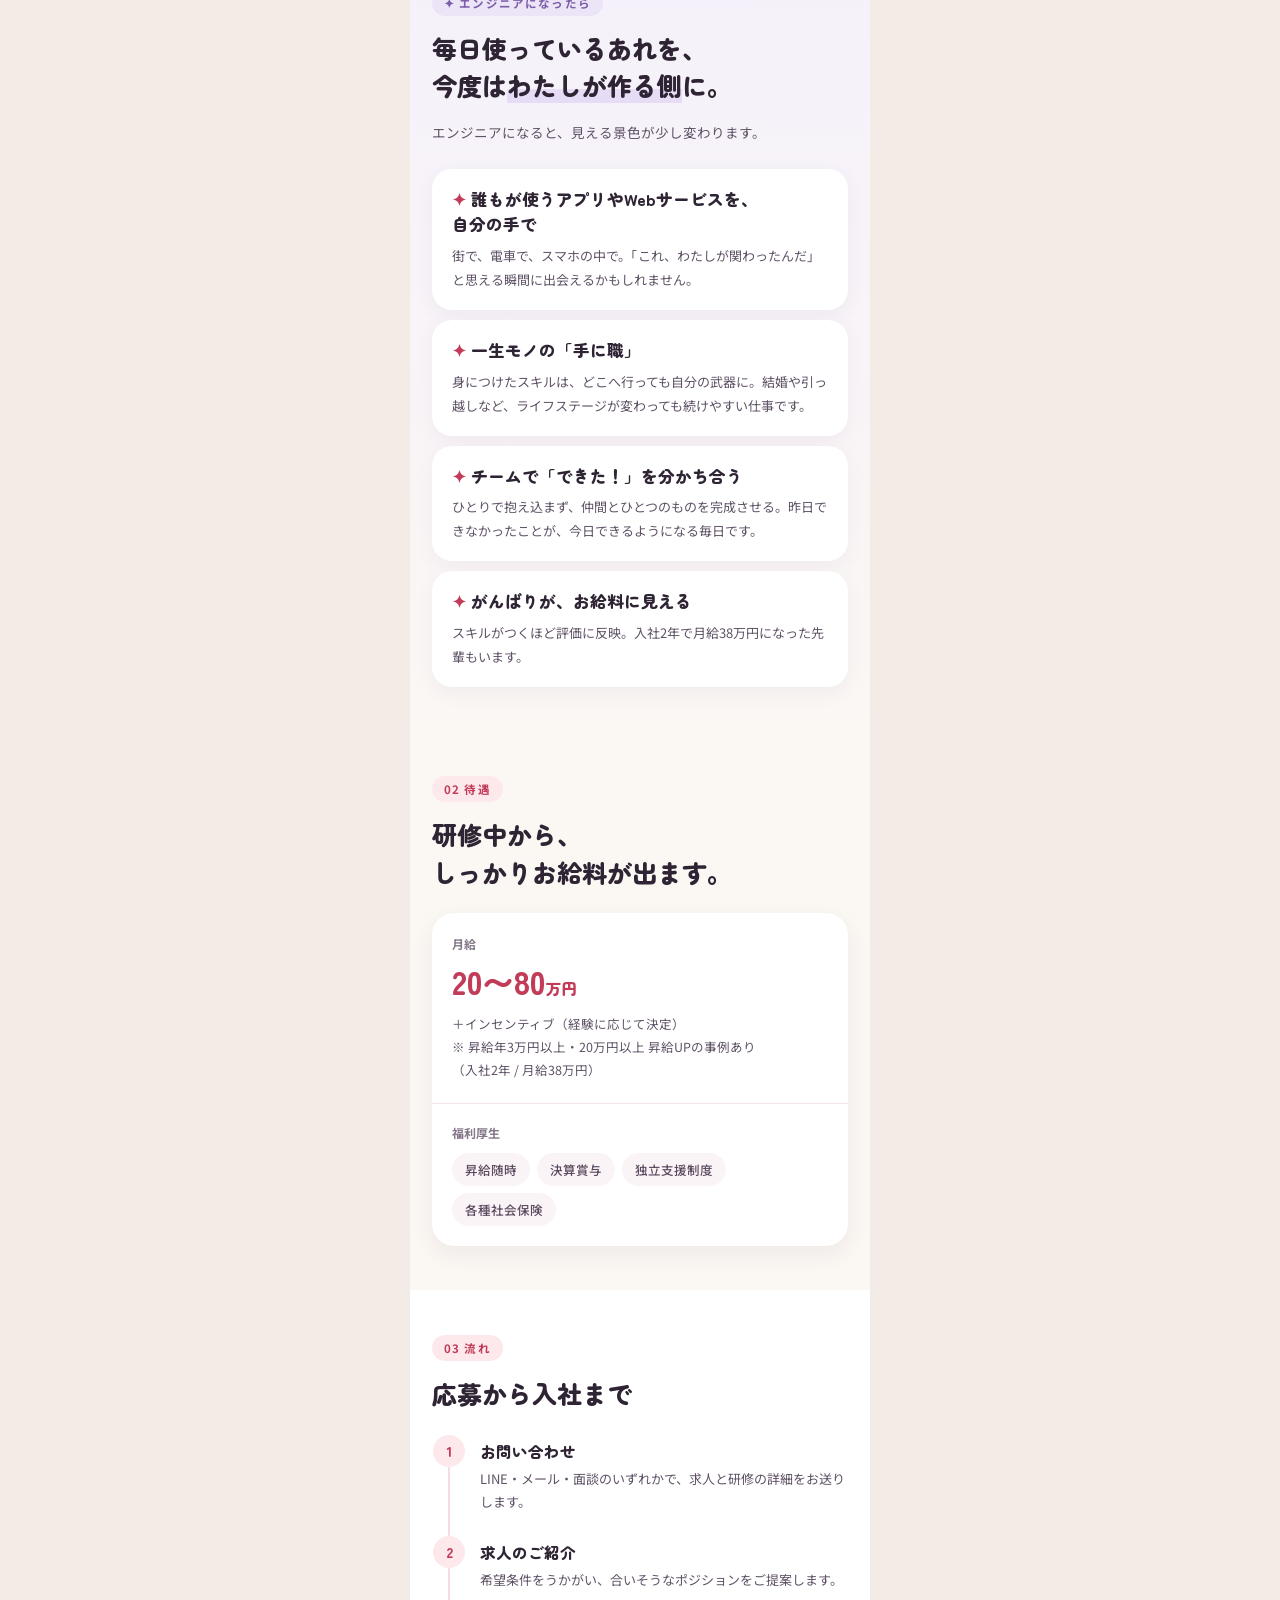
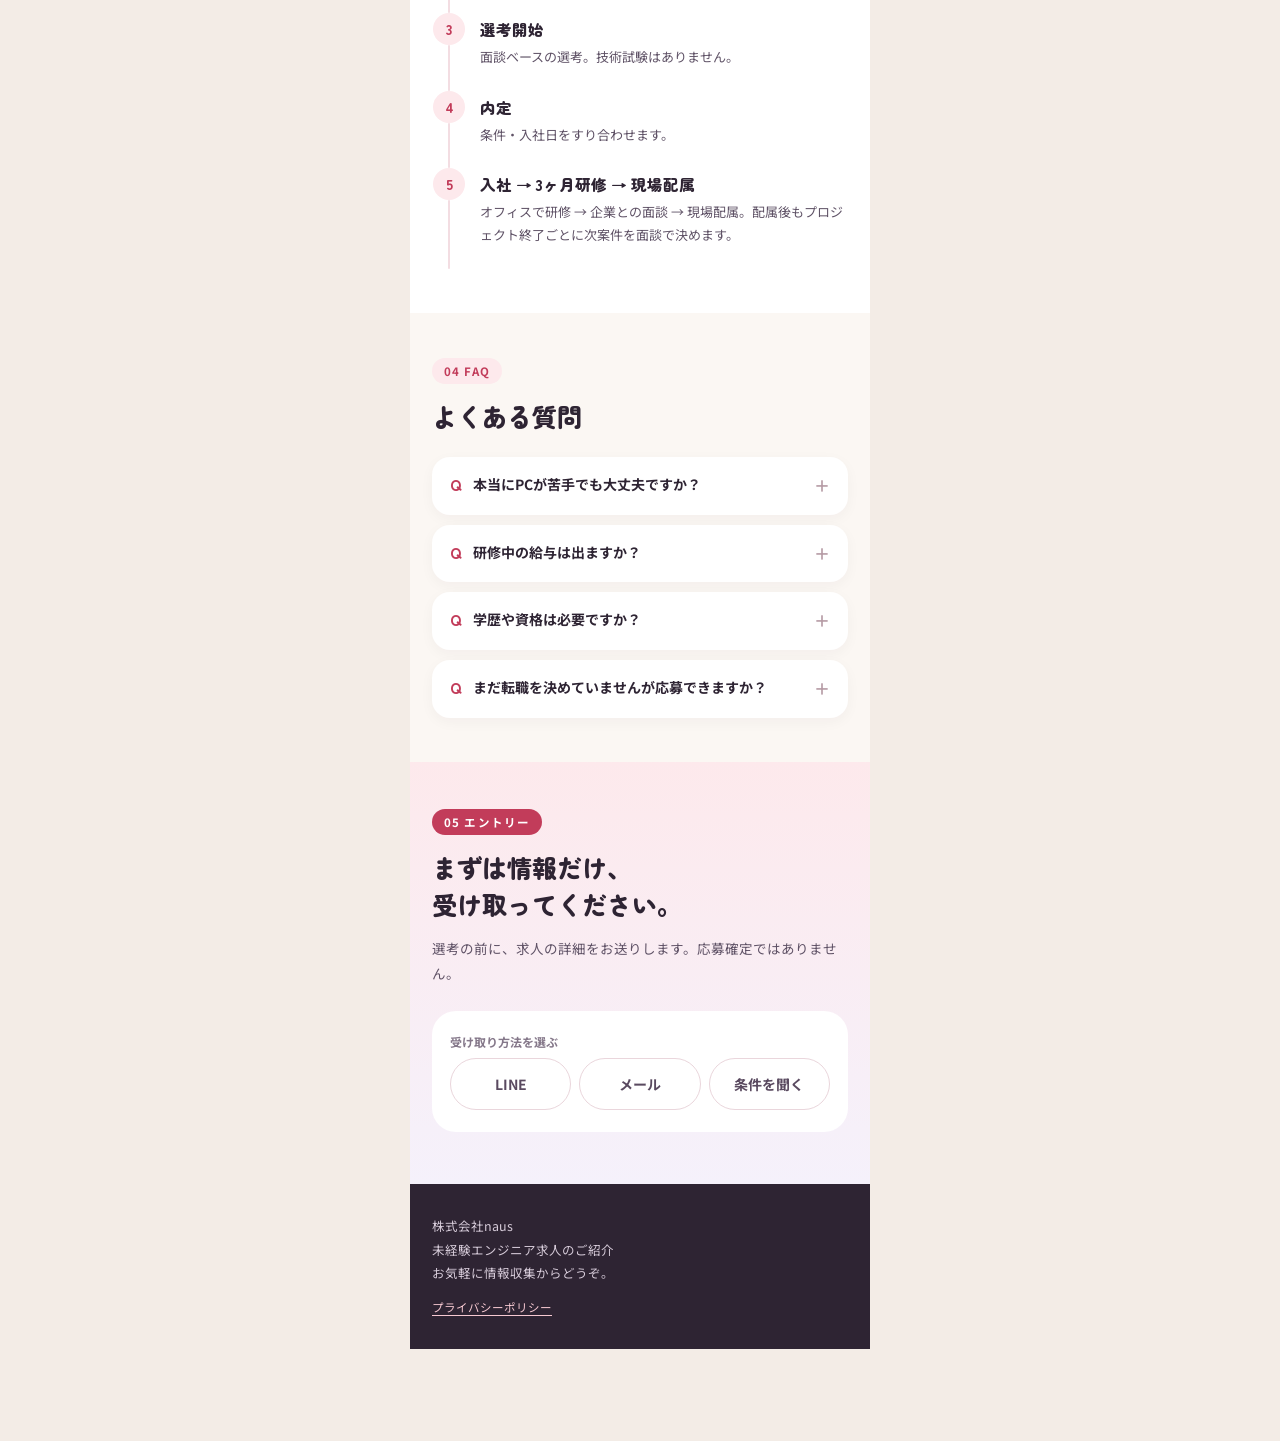
==== commit fe5657c3: "feat: FV下段のLINEボタンの文言を短縮 Co-Authored-By: Claude Opus 5.5 <noreply@anthropic.com>" ====
--- a/2/index.html
+++ b/2/index.html
@@ -79,7 +79,7 @@
     </a>
     <div style="display: flex; gap: 9px;">
       <a href="#form" style="flex: 1; display: flex; align-items: center; justify-content: center; background: #ffffff; border: 1px solid #ead6dc; color: #5a4a60; font-weight: 700; font-size: 13px; padding: 14px 10px; border-radius: 999px; text-decoration: none;">メールで受け取る</a>
-      <button type="button" data-open-line style="flex: 1; display: flex; align-items: center; justify-content: center; background: #ffffff; border: 1px solid #ead6dc; color: #5a4a60; font-weight: 700; font-size: 13px; padding: 14px 10px; border-radius: 999px; text-decoration: none; cursor: pointer;">LINEで詳細を受け取る</button>
+      <button type="button" data-open-line style="flex: 1; display: flex; align-items: center; justify-content: center; background: #ffffff; border: 1px solid #ead6dc; color: #5a4a60; font-weight: 700; font-size: 13px; padding: 14px 10px; border-radius: 999px; text-decoration: none; cursor: pointer;">LINEで受け取る</button>
     </div>
     <p style="margin: 4px 0 0; font-size: 11.5px; color: #85788a; line-height: 1.6; text-align: center;">「まだ転職するか迷っている」段階のご相談も歓迎です。</p>
   </div>
